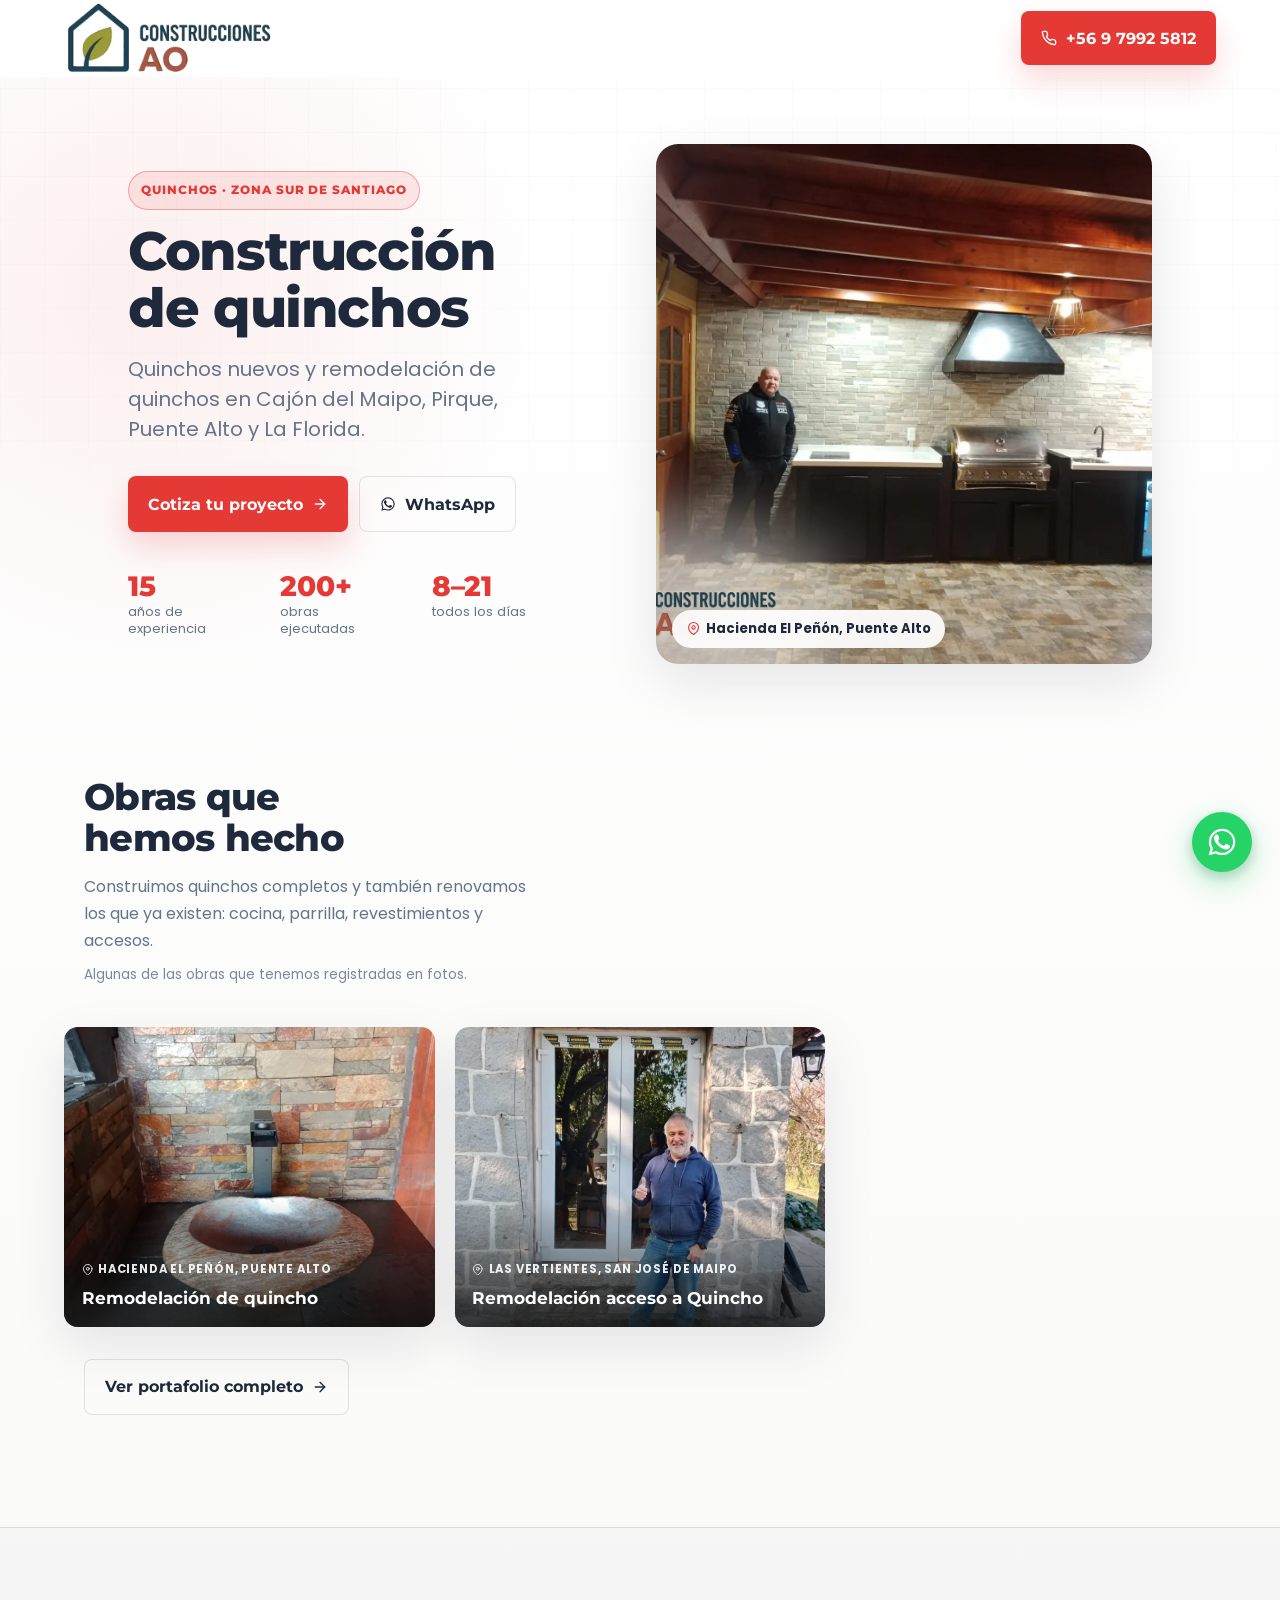
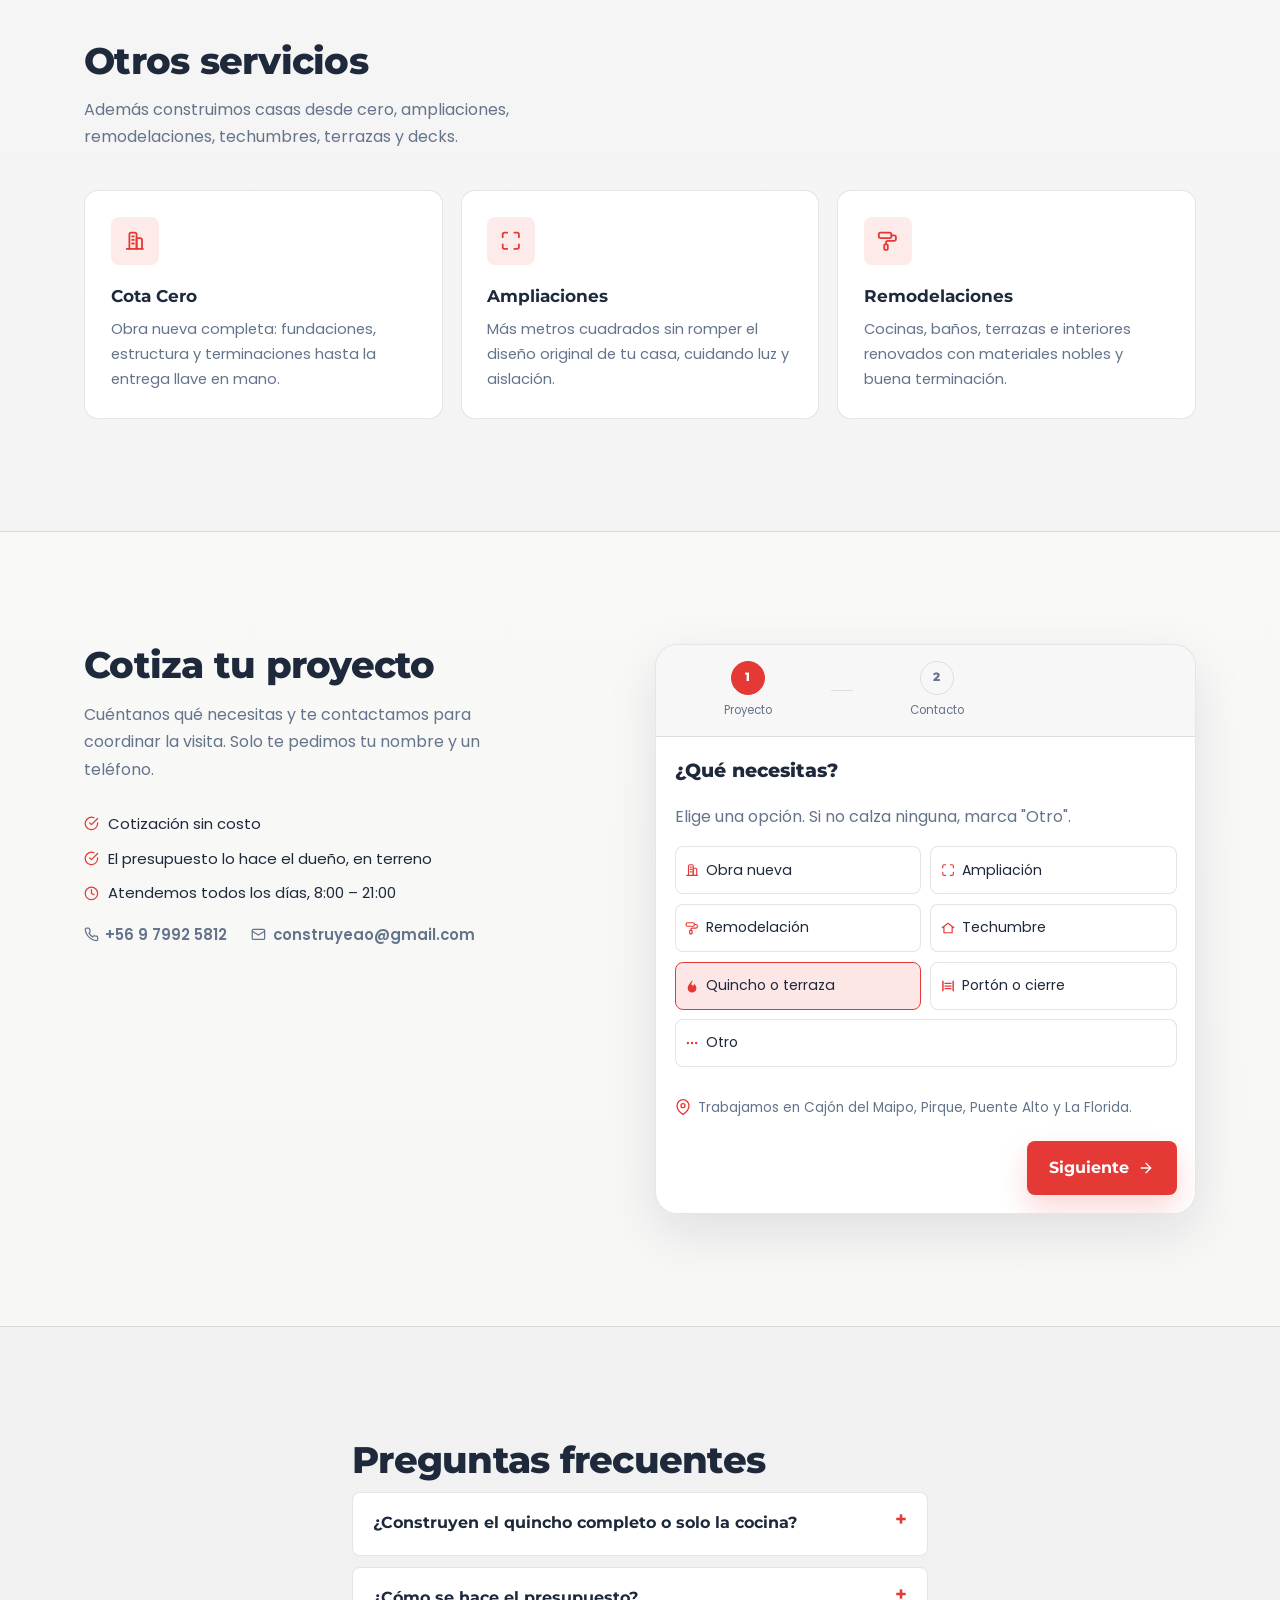
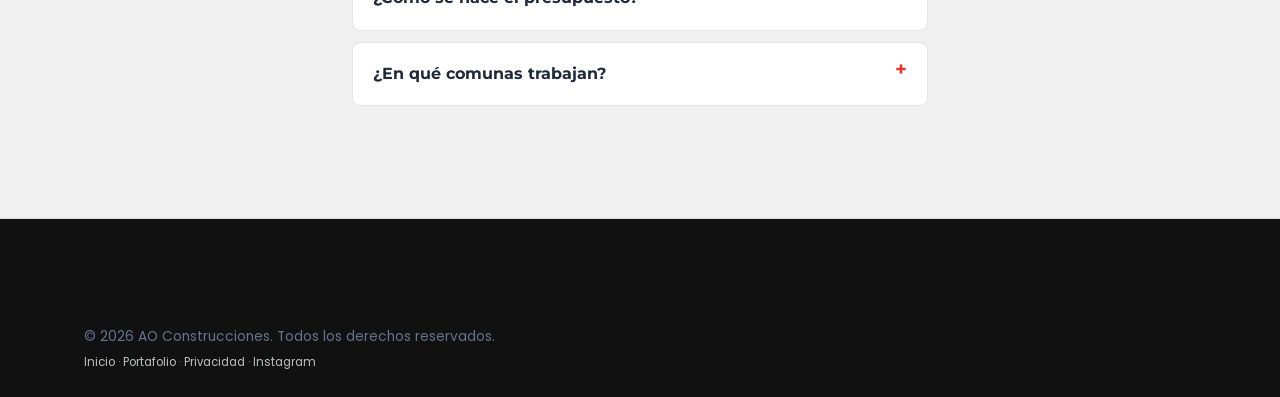
==== construccion-de-quinchos.html @ 5bf30446 "Add quinchos and portones pages and lighten the quote form's first step Two service pages come out o" ====
<!DOCTYPE html>
<html lang="es">
<head>
  <meta charset="UTF-8">
  <meta name="viewport" content="width=device-width, initial-scale=1.0">
  <meta name="description" content="Construcción de quinchos en Cajón del Maipo, Pirque, Puente Alto y La Florida. El dueño visita en terreno y la cotización no tiene costo.">
  <title>Construcción de quinchos | AO Construcciones</title>
  <link rel="canonical" href="https://aoconstrucciones.cl/construccion-de-quinchos.html">
  <link rel="icon" href="favicon.ico" sizes="any">
  <link rel="icon" type="image/png" href="assets/img/favicon.png">

  <meta property="og:type" content="website">
  <meta property="og:title" content="Construcción de quinchos | AO Construcciones">
  <meta property="og:description" content="Quinchos nuevos y remodelación de quinchos en Cajón del Maipo, Pirque, Puente Alto y La Florida.">
  <meta property="og:url" content="https://aoconstrucciones.cl/construccion-de-quinchos.html">
  <meta property="og:image" content="https://aoconstrucciones.cl/assets/img/og-aoconstrucciones.jpg">
  <meta property="og:image:width" content="1200">
  <meta property="og:image:height" content="630">
  <meta property="og:site_name" content="AO Construcciones">
  <meta property="og:locale" content="es_CL">
  <meta name="twitter:card" content="summary_large_image">

  <link rel="preconnect" href="https://fonts.googleapis.com">
  <link rel="preconnect" href="https://fonts.gstatic.com" crossorigin>
  <link href="https://fonts.googleapis.com/css2?family=Montserrat:wght@400;500;600;700&family=Poppins:wght@300;400;500;600&display=swap" rel="stylesheet">
  <link rel="stylesheet" href="css/styles.css?v=8759e053e4">

  <script src="js/tracking.js?v=31e23a3bcc"></script>

  <script type="application/ld+json">
{
  "@context": "https://schema.org",
  "@type": "GeneralContractor",
  "name": "AO Construcciones",
  "description": "Quinchos nuevos y remodelación de quinchos en Cajón del Maipo, Pirque, Puente Alto y La Florida.",
  "telephone": "+56979925812",
  "email": "construyeao@gmail.com",
  "url": "https://aoconstrucciones.cl/construccion-de-quinchos.html",
  "image": "https://aoconstrucciones.cl/assets/img/ao-construcciones-logo-portfolio-transparent.webp",
  "priceRange": "$$",
  "address": {
    "@type": "PostalAddress",
    "addressLocality": "San José de Maipo",
    "addressRegion": "Región Metropolitana",
    "postalCode": "9460000",
    "addressCountry": "CL"
  },
  "areaServed": [
    {
      "@type": "City",
      "name": "San José de Maipo",
      "addressRegion": "Región Metropolitana",
      "addressCountry": "CL"
    },
    {
      "@type": "City",
      "name": "Pirque",
      "addressRegion": "Región Metropolitana",
      "addressCountry": "CL"
    },
    {
      "@type": "City",
      "name": "Puente Alto",
      "addressRegion": "Región Metropolitana",
      "addressCountry": "CL"
    },
    {
      "@type": "City",
      "name": "La Florida",
      "addressRegion": "Región Metropolitana",
      "addressCountry": "CL"
    }
  ],
  "sameAs": [
    "https://www.instagram.com/aoconstrucciones2026/"
  ],
  "openingHoursSpecification": [
    {
      "@type": "OpeningHoursSpecification",
      "dayOfWeek": [
        "Monday",
        "Tuesday",
        "Wednesday",
        "Thursday",
        "Friday",
        "Saturday",
        "Sunday"
      ],
      "opens": "08:00",
      "closes": "21:00"
    }
  ]
}
  </script>
  <script type="application/ld+json">
{
  "@context": "https://schema.org",
  "@type": "FAQPage",
  "mainEntity": [
    {
      "@type": "Question",
      "name": "¿Construyen el quincho completo o solo la cocina?",
      "acceptedAnswer": {
        "@type": "Answer",
        "text": "Las dos cosas. Construimos quinchos nuevos y también remodelamos los que ya existen. En Hacienda El Peñón, por ejemplo, armamos una cocina de quincho a medida bajo un techo que ya estaba."
      }
    },
    {
      "@type": "Question",
      "name": "¿Cómo se hace el presupuesto?",
      "acceptedAnswer": {
        "@type": "Answer",
        "text": "Andrés, dueño de la empresa, va en persona a ver el espacio. No damos precios por teléfono: cada quincho depende del lugar, de lo que quieras incluir y de lo que ya exista. La visita no tiene costo."
      }
    },
    {
      "@type": "Question",
      "name": "¿En qué comunas trabajan?",
      "acceptedAnswer": {
        "@type": "Answer",
        "text": "En Cajón del Maipo, Pirque, Puente Alto y La Florida."
      }
    }
  ]
}
  </script>
</head>
<body>
  <svg class="icon-sprite" aria-hidden="true" focusable="false"><defs>
    <symbol id="i-arrow-left" viewBox="0 0 24 24" fill="none" stroke="currentColor" stroke-width="2" stroke-linecap="round" stroke-linejoin="round"><path d="M19 12H5"/><path d="M12 19l-7-7 7-7"/></symbol>
    <symbol id="i-arrow-right" viewBox="0 0 24 24" fill="none" stroke="currentColor" stroke-width="2" stroke-linecap="round" stroke-linejoin="round"><path d="M5 12h14"/><path d="M12 5l7 7-7 7"/></symbol>
    <symbol id="i-building" viewBox="0 0 24 24" fill="none" stroke="currentColor" stroke-width="2" stroke-linecap="round" stroke-linejoin="round"><path d="M3 21h18"/><path d="M6 21V5a2 2 0 0 1 2-2h4a2 2 0 0 1 2 2v16"/><path d="M14 21V9h4a2 2 0 0 1 2 2v10"/><path d="M9 7h2"/><path d="M9 11h2"/><path d="M9 15h2"/></symbol>
    <symbol id="i-circle-check" viewBox="0 0 24 24" fill="none" stroke="currentColor" stroke-width="2" stroke-linecap="round" stroke-linejoin="round"><path d="M22 11.08V12a10 10 0 1 1-5.93-9.14"/><path d="M22 4L12 14.01l-3-3"/></symbol>
    <symbol id="i-clock" viewBox="0 0 24 24" fill="none" stroke="currentColor" stroke-width="2" stroke-linecap="round" stroke-linejoin="round"><circle cx="12" cy="12" r="10"/><path d="M12 6v6l4 2"/></symbol>
    <symbol id="i-ellipsis" viewBox="0 0 24 24" fill="none" stroke="currentColor" stroke-width="2" stroke-linecap="round" stroke-linejoin="round"><circle cx="5" cy="12" r="1"/><circle cx="12" cy="12" r="1"/><circle cx="19" cy="12" r="1"/></symbol>
    <symbol id="i-envelope" viewBox="0 0 24 24" fill="none" stroke="currentColor" stroke-width="2" stroke-linecap="round" stroke-linejoin="round"><rect x="2" y="4" width="20" height="16" rx="2"/><path d="M22 7l-10 6L2 7"/></symbol>
    <symbol id="i-expand" viewBox="0 0 24 24" fill="none" stroke="currentColor" stroke-width="2" stroke-linecap="round" stroke-linejoin="round"><path d="M8 3H5a2 2 0 0 0-2 2v3"/><path d="M21 8V5a2 2 0 0 0-2-2h-3"/><path d="M3 16v3a2 2 0 0 0 2 2h3"/><path d="M16 21h3a2 2 0 0 0 2-2v-3"/></symbol>
    <symbol id="i-fire" viewBox="0 0 24 24" fill="currentColor"><path d="M12.6 1.5c.6 3.2-1.7 4.8-1.7 7.2 0 1.4 1 2.4 2.3 2.4 1.5 0 2.4-1.2 2-3.2 2.6 1.9 4.3 4.7 4.3 7.7A7.5 7.5 0 0 1 4.5 15.6c0-4.5 3.4-7.6 8.1-14.1z"/></symbol>
    <symbol id="i-gate" viewBox="0 0 24 24" fill="currentColor"><path d="M2 3h2.5v18H2zm17.5 0H22v18h-2.5zM6 6.5h12v2H6zm0 4.5h12v2H6zm0 4.5h12v2H6z"/></symbol>
    <symbol id="i-location-dot" viewBox="0 0 24 24" fill="none" stroke="currentColor" stroke-width="2" stroke-linecap="round" stroke-linejoin="round"><path d="M21 10c0 7-9 13-9 13s-9-6-9-13a9 9 0 0 1 18 0z"/><circle cx="12" cy="10" r="3"/></symbol>
    <symbol id="i-paint-roller" viewBox="0 0 24 24" fill="none" stroke="currentColor" stroke-width="2" stroke-linecap="round" stroke-linejoin="round"><rect x="2" y="3" width="14" height="6" rx="2"/><path d="M16 6h3a2 2 0 0 1 2 2v2a2 2 0 0 1-2 2h-7a2 2 0 0 0-2 2v1"/><rect x="8" y="16" width="4" height="6" rx="1"/></symbol>
    <symbol id="i-paper-plane" viewBox="0 0 24 24" fill="none" stroke="currentColor" stroke-width="2" stroke-linecap="round" stroke-linejoin="round"><path d="M22 2L11 13"/><path d="M22 2l-7 20-4-9-9-4 20-7z"/></symbol>
    <symbol id="i-phone" viewBox="0 0 24 24" fill="none" stroke="currentColor" stroke-width="2" stroke-linecap="round" stroke-linejoin="round"><path d="M22 16.92v3a2 2 0 0 1-2.18 2 19.79 19.79 0 0 1-8.63-3.07 19.5 19.5 0 0 1-6-6A19.79 19.79 0 0 1 2.12 4.2 2 2 0 0 1 4.11 2h3a2 2 0 0 1 2 1.72c.13.96.35 1.9.66 2.81a2 2 0 0 1-.45 2.11L8.09 9.91a16 16 0 0 0 6 6l1.27-1.23a2 2 0 0 1 2.11-.45c.91.31 1.85.53 2.81.66A2 2 0 0 1 22 16.92z"/></symbol>
    <symbol id="i-roof" viewBox="0 0 24 24" fill="currentColor"><path d="M12 2.5 0.8 11.2l1.3 1.6L4 11.3V21h16v-9.7l1.9 1.5 1.3-1.6zM18 19H6v-9.2l6-4.7 6 4.7z"/></symbol>
    <symbol id="i-shield-halved" viewBox="0 0 24 24" fill="none" stroke="currentColor" stroke-width="2" stroke-linecap="round" stroke-linejoin="round"><path d="M12 22s8-4 8-10V5l-8-3-8 3v7c0 6 8 10 8 10z"/><path d="M12 2v20"/></symbol>
    <symbol id="i-whatsapp" viewBox="0 0 24 24" fill="currentColor"><path d="M17.47 14.38c-.3-.15-1.76-.87-2.03-.97-.27-.1-.47-.15-.67.15-.2.3-.77.96-.94 1.16-.17.2-.35.22-.65.07-.3-.15-1.25-.46-2.39-1.47-.88-.79-1.48-1.76-1.65-2.06-.17-.3-.02-.46.13-.61.13-.13.3-.35.45-.52.15-.17.2-.3.3-.5.1-.2.05-.37-.02-.52-.08-.15-.67-1.61-.92-2.21-.24-.58-.49-.5-.67-.51h-.57c-.2 0-.52.07-.79.37-.27.3-1.04 1.02-1.04 2.48s1.06 2.88 1.21 3.08c.15.2 2.1 3.2 5.08 4.49.71.3 1.26.49 1.69.63.71.22 1.36.19 1.87.12.57-.09 1.76-.72 2.01-1.41.25-.7.25-1.29.17-1.42-.07-.13-.27-.2-.57-.35z"/><path d="M12.04 2C6.58 2 2.13 6.45 2.13 11.91c0 1.75.46 3.45 1.32 4.95L2 22l5.25-1.38a9.86 9.86 0 0 0 4.79 1.22h.01c5.46 0 9.91-4.45 9.91-9.91S17.5 2 12.04 2zm0 18.15h-.01a8.2 8.2 0 0 1-4.18-1.15l-.3-.18-3.11.82.83-3.04-.2-.31a8.19 8.19 0 0 1-1.26-4.38c0-4.54 3.7-8.23 8.24-8.23 2.2 0 4.27.86 5.82 2.41a8.18 8.18 0 0 1 2.41 5.83c0 4.54-3.69 8.23-8.24 8.23z"/></symbol>
  </defs></svg>

  <header class="navbar" id="navbar" role="banner">
    <div class="navbar__inner">
      <a href="index.html" class="navbar__logo" aria-label="Ir al inicio de AO Construcciones">
        <img src="assets/img/ao-construcciones-logo-portfolio-transparent.webp" alt="AO Construcciones" width="512" height="186">
      </a>
      <a href="tel:+56979925812" class="navbar__cta" id="landing-phone">
        <svg class="icon" aria-hidden="true" focusable="false"><use href="#i-phone"></use></svg>
        +56 9 7992 5812
      </a>
    </div>
  </header>

  <main>
    <section class="local-hero">
      <div class="container local-hero__grid">
        <div class="local-hero__text">
          <p class="section-tag">Quinchos · Zona sur de Santiago</p>
          <h1>Construcción de quinchos</h1>
          <p class="local-hero__intro">Quinchos nuevos y remodelación de quinchos en Cajón del Maipo, Pirque, Puente Alto y La Florida.</p>
          <div class="local-hero__actions">
            <a href="#cotizar" class="btn-primary">Cotiza tu proyecto <svg class="icon" aria-hidden="true" focusable="false"><use href="#i-arrow-right"></use></svg></a>
            <a href="https://wa.me/56979925812?text=Hola%2C%20vi%20su%20sitio%20web%20y%20quiero%20cotizar%20un%20proyecto" target="_blank" rel="noopener noreferrer" class="btn-secondary"><svg class="icon" aria-hidden="true" focusable="false"><use href="#i-whatsapp"></use></svg> WhatsApp</a>
          </div>
          <ul class="local-hero__trust">
            <li><strong>15</strong><span>años de experiencia</span></li>
            <li><strong>200+</strong><span>obras ejecutadas</span></li>
            <li><strong>8–21</strong><span>todos los días</span></li>
          </ul>
        </div>

        <figure class="local-hero__media">
          <img src="Portafolio%20AOconstrucciones/Construcci%C3%B3n%20de%20quincho%20Resultado%20final.webp?v=3" alt="Construcción de quincho, obra de AO Construcciones en Hacienda El Peñón, Puente Alto" width="1080" height="810" loading="eager" fetchpriority="high">
          <figcaption><svg class="icon" aria-hidden="true" focusable="false"><use href="#i-location-dot"></use></svg> Hacienda El Peñón, Puente Alto</figcaption>
        </figure>
      </div>
      
    </section>

    <section class="local-section">
      <div class="container local-section__head">
        <h2>Obras que hemos hecho</h2>
        <p class="local-section__lead">Construimos quinchos completos y también renovamos los que ya existen: cocina, parrilla, revestimientos y accesos.</p>
        <p class="local-section__note">Algunas de las obras que tenemos registradas en fotos.</p>
      </div>
      <div class="local-works-wrap">
        <div class="local-works" role="list" aria-label="Obras que hemos hecho">
          <article class="local-work" role="listitem">
            <img src="Portafolio%20AOconstrucciones/Remodelacion%20de%20quincho%20Resultado%20final.webp?v=3" alt="Remodelación de quincho, obra de AO Construcciones en Hacienda El Peñón, Puente Alto" loading="lazy" width="1080" height="810">
            <figcaption class="local-work__caption">
              <span class="local-work__place"><svg class="icon" aria-hidden="true" focusable="false"><use href="#i-location-dot"></use></svg> Hacienda El Peñón, Puente Alto</span>
              <h3>Remodelación de quincho</h3>
            </figcaption>
          </article>
          <article class="local-work" role="listitem">
            <img src="Portafolio%20AOconstrucciones/Remodelaci%C3%B3n%20acceso%20a%20Quincho%20Resultado%20final.webp?v=3" alt="Remodelación acceso a Quincho, obra de AO Construcciones en Las Vertientes, San José de Maipo" loading="lazy" width="1080" height="810">
            <figcaption class="local-work__caption">
              <span class="local-work__place"><svg class="icon" aria-hidden="true" focusable="false"><use href="#i-location-dot"></use></svg> Las Vertientes, San José de Maipo</span>
              <h3>Remodelación acceso a Quincho</h3>
            </figcaption>
          </article>
        </div>
      </div>
      <div class="container local-section__more">
        <a href="portafolio.html" class="btn-secondary">Ver portafolio completo <svg class="icon" aria-hidden="true" focusable="false"><use href="#i-arrow-right"></use></svg></a>
      </div>
    </section>

    <section class="local-section local-section--alt">
      <div class="container">
        <h2>Otros servicios</h2>
        <p class="local-section__lead">Además construimos casas desde cero, ampliaciones, remodelaciones, techumbres, terrazas y decks.</p>
        <div class="local-services">
          <article class="local-service">
            <span class="local-service__icon"><svg class="icon" aria-hidden="true" focusable="false"><use href="#i-building"></use></svg></span>
            <h3>Cota Cero</h3>
            <p>Obra nueva completa: fundaciones, estructura y terminaciones hasta la entrega llave en mano.</p>
          </article>
          <article class="local-service">
            <span class="local-service__icon"><svg class="icon" aria-hidden="true" focusable="false"><use href="#i-expand"></use></svg></span>
            <h3>Ampliaciones</h3>
            <p>Más metros cuadrados sin romper el diseño original de tu casa, cuidando luz y aislación.</p>
          </article>
          <article class="local-service">
            <span class="local-service__icon"><svg class="icon" aria-hidden="true" focusable="false"><use href="#i-paint-roller"></use></svg></span>
            <h3>Remodelaciones</h3>
            <p>Cocinas, baños, terrazas e interiores renovados con materiales nobles y buena terminación.</p>
          </article>
        </div>
      </div>
    </section>

    <section class="local-section" id="cotizar">
      <div class="container local-form">
        <div class="local-form__intro">
          <h2>Cotiza tu proyecto</h2>
          <p>Cuéntanos qué necesitas y te contactamos para coordinar la visita. Solo te
             pedimos tu nombre y un teléfono.</p>
          <ul class="local-form__points">
            <li><svg class="icon" aria-hidden="true" focusable="false"><use href="#i-circle-check"></use></svg> Cotización sin costo</li>
            <li><svg class="icon" aria-hidden="true" focusable="false"><use href="#i-circle-check"></use></svg> El presupuesto lo hace el dueño, en terreno</li>
            <li><svg class="icon" aria-hidden="true" focusable="false"><use href="#i-clock"></use></svg> Atendemos todos los días, 8:00 – 21:00</li>
          </ul>
          <p class="local-form__contact">
            <a href="tel:+56979925812"><svg class="icon" aria-hidden="true" focusable="false"><use href="#i-phone"></use></svg> +56 9 7992 5812</a>
            <a href="mailto:construyeao@gmail.com"><svg class="icon" aria-hidden="true" focusable="false"><use href="#i-envelope"></use></svg> construyeao@gmail.com</a>
          </p>
        </div>

        <div class="contact__form-card">
          <div class="form-stepper">
            <div class="form-stepper__step active" id="stepper-1">
              <div class="form-stepper__dot">1</div>
              <span class="form-stepper__label">Proyecto</span>
            </div>
            <div class="form-stepper__line"></div>
            <div class="form-stepper__step" id="stepper-2">
              <div class="form-stepper__dot">2</div>
              <span class="form-stepper__label">Contacto</span>
            </div>
          </div>

          <form id="lead-form" novalidate>
            <div class="form-step active" id="form-step-1">
              <h3 class="form-step__title">¿Qué necesitas?</h3>
              <p class="form-step__subtitle">Elige una opción. Si no calza ninguna, marca "Otro".</p>

              <div class="form-options">
                <div class="form-option">
                  <input type="radio" id="opt-cota" name="service" value="cota-cero">
                  <label for="opt-cota"><svg class="icon" aria-hidden="true" focusable="false"><use href="#i-building"></use></svg> Obra nueva</label>
                </div>
                <div class="form-option">
                  <input type="radio" id="opt-ampliacion" name="service" value="ampliacion">
                  <label for="opt-ampliacion"><svg class="icon" aria-hidden="true" focusable="false"><use href="#i-expand"></use></svg> Ampliación</label>
                </div>
                <div class="form-option">
                  <input type="radio" id="opt-remodel" name="service" value="remodelacion">
                  <label for="opt-remodel"><svg class="icon" aria-hidden="true" focusable="false"><use href="#i-paint-roller"></use></svg> Remodelación</label>
                </div>
                <div class="form-option">
                  <input type="radio" id="opt-techumbre" name="service" value="techumbre">
                  <label for="opt-techumbre"><svg class="icon" aria-hidden="true" focusable="false"><use href="#i-roof"></use></svg> Techumbre</label>
                </div>
                <div class="form-option">
                  <input type="radio" id="opt-quincho" name="service" value="quincho" checked>
                  <label for="opt-quincho"><svg class="icon" aria-hidden="true" focusable="false"><use href="#i-fire"></use></svg> Quincho o terraza</label>
                </div>
                <div class="form-option">
                  <input type="radio" id="opt-porton" name="service" value="porton">
                  <label for="opt-porton"><svg class="icon" aria-hidden="true" focusable="false"><use href="#i-gate"></use></svg> Portón o cierre</label>
                </div>
                <div class="form-option">
                  <input type="radio" id="opt-otro" name="service" value="otro">
                  <label for="opt-otro"><svg class="icon" aria-hidden="true" focusable="false"><use href="#i-ellipsis"></use></svg> Otro</label>
                </div>
              </div>

              <p class="form-zone"><svg class="icon" aria-hidden="true" focusable="false"><use href="#i-location-dot"></use></svg> Trabajamos en Cajón del Maipo, Pirque, Puente Alto y La Florida.</p>

              <p class="form-feedback" id="feedback-1" role="alert" aria-live="polite"></p>

              <div class="form-nav">
                <div></div>
                <button type="button" class="form-nav__btn form-nav__btn--next" id="btn-next-1">
                  Siguiente <svg class="icon" aria-hidden="true" focusable="false"><use href="#i-arrow-right"></use></svg>
                </button>
              </div>
            </div>

            <div class="form-step" id="form-step-2">
              <h3 class="form-step__title">¿Cómo te contactamos?</h3>
              <p class="form-step__subtitle">Con tu nombre y teléfono basta.</p>

              <div class="form-group">
                <label for="input-name">Nombre</label>
                <input type="text" id="input-name" name="name" placeholder="Ej: María González" autocomplete="name" required>
              </div>

              <div class="form-group">
                <label for="input-phone">Teléfono</label>
                <input type="tel" id="input-phone" name="phone" placeholder="+56 9 1234 5678" autocomplete="tel" inputmode="tel" required>
              </div>

              <details class="form-more">
                <summary>Agregar más detalles <span class="form-optional">(opcional)</span></summary>
                <div class="form-group">
                  <label for="input-location">Comuna</label>
                  <select id="input-location" name="location">
                    <option value="" disabled selected>Selecciona una comuna</option>
                    <option value="san-jose-de-maipo">San José de Maipo</option>
                    <option value="cajon-del-maipo">Cajón del Maipo</option>
                    <option value="pirque">Pirque</option>
                    <option value="puente-alto">Puente Alto</option>
                    <option value="la-florida">La Florida</option>
                    <option value="otra">Otra comuna</option>
                  </select>
                </div>
                <div class="form-group">
                  <label for="input-email">Correo electrónico</label>
                  <input type="email" id="input-email" name="email" placeholder="tu@email.com" autocomplete="email">
                </div>
                <div class="form-group">
                  <label for="input-budget">Presupuesto estimado</label>
                  <select id="input-budget" name="budget">
                    <option value="" disabled selected>Rango de presupuesto</option>
                    <option value="5-15">5 - 15 millones CLP</option>
                    <option value="15-30">15 - 30 millones CLP</option>
                    <option value="30-60">30 - 60 millones CLP</option>
                    <option value="60-plus">Más de 60 millones CLP</option>
                  </select>
                </div>
                <div class="form-group">
                  <label for="input-message">Descripción del proyecto</label>
                  <textarea id="input-message" name="message" rows="3" placeholder="Cuéntanos qué quieres construir, remodelar o ampliar..."></textarea>
                </div>
              </details>

              <p class="form-feedback" id="feedback-2" role="alert" aria-live="polite"></p>

              <div class="form-nav">
                <button type="button" class="form-nav__btn form-nav__btn--back" id="btn-back-2">
                  <svg class="icon" aria-hidden="true" focusable="false"><use href="#i-arrow-left"></use></svg> Atrás
                </button>
                <button type="submit" class="form-nav__btn form-nav__btn--submit" id="btn-submit">
                  Enviar Solicitud <svg class="icon" aria-hidden="true" focusable="false"><use href="#i-paper-plane"></use></svg>
                </button>
              </div>

              <p class="form-privacy">
                Al enviar aceptas nuestra <a href="privacidad.html">política de privacidad</a>.
              </p>
            </div>
          </form>

          <div class="form-success">
            <div class="form-success__icon"><svg class="icon" aria-hidden="true" focusable="false"><use href="#i-circle-check"></use></svg></div>
            <h3 class="form-success__title">¡Solicitud enviada!</h3>
            <p class="form-success__text">Gracias por confiar en AO Construcciones.<br>Te contactaremos a la brevedad.</p>
            <a href="https://wa.me/56979925812?text=Hola%2C%20vi%20su%20sitio%20web%20y%20quiero%20cotizar%20un%20proyecto" id="success-whatsapp" class="form-success__whatsapp" target="_blank" rel="noopener noreferrer">
              <svg class="icon" aria-hidden="true" focusable="false"><use href="#i-whatsapp"></use></svg> Continuar por WhatsApp
            </a>
          </div>
        </div>
      </div>
    </section>

    <section class="local-section local-section--alt">
      <div class="container local-faq">
        <h2>Preguntas frecuentes</h2>
          <details class="faq-item">
            <summary>¿Construyen el quincho completo o solo la cocina?</summary>
            <p>Las dos cosas. Construimos quinchos nuevos y también remodelamos los que ya existen. En Hacienda El Peñón, por ejemplo, armamos una cocina de quincho a medida bajo un techo que ya estaba.</p>
          </details>
          <details class="faq-item">
            <summary>¿Cómo se hace el presupuesto?</summary>
            <p>Andrés, dueño de la empresa, va en persona a ver el espacio. No damos precios por teléfono: cada quincho depende del lugar, de lo que quieras incluir y de lo que ya exista. La visita no tiene costo.</p>
          </details>
          <details class="faq-item">
            <summary>¿En qué comunas trabajan?</summary>
            <p>En Cajón del Maipo, Pirque, Puente Alto y La Florida.</p>
          </details>
      </div>
    </section>
  </main>

  <footer class="footer" role="contentinfo">
    <div class="container">
      <div class="footer__bottom">
        <div>
          <p>&copy; 2026 AO Construcciones. Todos los derechos reservados.</p>
          <p class="footer__credit">
            <a href="index.html">Inicio</a> ·
            <a href="portafolio.html">Portafolio</a> ·
            <a href="privacidad.html">Privacidad</a> ·
            <a href="https://www.instagram.com/aoconstrucciones2026/" target="_blank" rel="noopener noreferrer">Instagram</a>
          </p>
        </div>
      </div>
    </div>
  </footer>

  <div class="contact-bar" role="region" aria-label="Contacto rápido">
    <a class="contact-bar__btn contact-bar__btn--call" href="tel:+56979925812">
      <svg class="icon" aria-hidden="true" focusable="false"><use href="#i-phone"></use></svg>
      Llamar ahora
    </a>
    <a class="contact-bar__btn contact-bar__btn--wa" href="https://wa.me/56979925812?text=Hola%2C%20vi%20su%20sitio%20web%20y%20quiero%20cotizar%20un%20proyecto" target="_blank" rel="noopener noreferrer">
      <svg class="icon" aria-hidden="true" focusable="false"><use href="#i-whatsapp"></use></svg>
      WhatsApp
    </a>
  </div>

  <a id="whatsapp-float" class="whatsapp-btn" href="https://wa.me/56979925812?text=Hola%2C%20vi%20su%20sitio%20web%20y%20quiero%20cotizar%20un%20proyecto" target="_blank" rel="noopener noreferrer"
     aria-label="Escríbenos por WhatsApp para cotizar tu proyecto">
    <svg class="icon" aria-hidden="true" focusable="false"><use href="#i-whatsapp"></use></svg>
  </a>

  <script src="js/main.js?v=2c75241ee8"></script>
</body>
</html>
---- css/styles.css ----
/* ============================================
   AO CONSTRUCCIONES — Industrial Premium UI
   Mobile-first, dark palette, red accents only
   ============================================ */

:root {
  --bg-primary: #121212;
  --bg-surface: #1e1e1e;
  --accent-color: #e53935;
  --text-primary: #eceff1;
  --text-secondary: #b0bec5;

  --bg-elevated: #252525;
  --bg-deep: #0d0d0d;
  --border-subtle: rgba(236, 239, 241, 0.1);
  --border-accent: rgba(229, 57, 53, 0.38);
  --white: #ffffff;
  --black: #000000;
  --shadow-soft: 0 18px 60px rgba(0, 0, 0, 0.34);
  --shadow-red: 0 18px 48px rgba(229, 57, 53, 0.12);
  --font-heading: "Montserrat", sans-serif;
  --font-body: "Poppins", sans-serif;
  --radius-sm: 8px;
  --radius-md: 14px;
  --radius-lg: 22px;
  --section-px: clamp(1rem, 5vw, 5rem);
  --section-py: clamp(4rem, 9vw, 7rem);
  --ease-out: cubic-bezier(0.16, 1, 0.3, 1);
  --transition: 0.35s var(--ease-out);
}

*,
*::before,
*::after {
  box-sizing: border-box;
  margin: 0;
  padding: 0;
}

html {
  scroll-behavior: smooth;
  -webkit-text-size-adjust: 100%;
}

body {
  min-width: 320px;
  overflow-x: hidden;
  background:
    radial-gradient(circle at 12% 8%, rgba(229, 57, 53, 0.09), transparent 24rem),
    linear-gradient(180deg, #151515 0%, var(--bg-primary) 38%, #101010 100%);
  color: var(--text-primary);
  font-family: var(--font-body);
  font-size: 16px;
  line-height: 1.7;
  -webkit-font-smoothing: antialiased;
  text-rendering: optimizeLegibility;
}

body::before {
  content: "";
  position: fixed;
  inset: 0;
  z-index: -1;
  pointer-events: none;
  background-image:
    linear-gradient(rgba(255, 255, 255, 0.025) 1px, transparent 1px),
    linear-gradient(90deg, rgba(255, 255, 255, 0.025) 1px, transparent 1px);
  background-size: 44px 44px;
  mask-image: linear-gradient(180deg, rgba(0, 0, 0, 0.9), transparent 72%);
}

img {
  display: block;
  max-width: 100%;
  height: auto;
}

a {
  color: inherit;
  text-decoration: none;
}

button,
input,
textarea,
select {
  border: 0;
  background: none;
  color: inherit;
  font: inherit;
}

button,
a,
label {
  -webkit-tap-highlight-color: transparent;
}

.container {
  width: min(100%, 1240px);
  margin: 0 auto;
  padding: 0 var(--section-px);
}

.sr-only {
  position: absolute;
  width: 1px;
  height: 1px;
  padding: 0;
  margin: -1px;
  overflow: hidden;
  clip: rect(0, 0, 0, 0);
  white-space: nowrap;
  border: 0;
}

/* Motion */
@keyframes fadeInUp {
  from {
    opacity: 0;
    transform: translateY(28px);
  }
  to {
    opacity: 1;
    transform: translateY(0);
  }
}

@keyframes float {
  0%, 100% { transform: translateY(0); }
  50% { transform: translateY(-8px); }
}

.reveal,
.reveal-left,
.reveal-right,
.reveal-scale,
.clip-reveal {
  opacity: 0;
  transform: translateY(28px);
  transition: opacity 0.7s var(--ease-out), transform 0.7s var(--ease-out);
}

.reveal.is-visible,
.reveal-left.is-visible,
.reveal-right.is-visible,
.reveal-scale.is-visible,
.clip-reveal.is-visible {
  opacity: 1;
  transform: translateY(0);
}

.delay-1 { transition-delay: 0.08s; }
.delay-2 { transition-delay: 0.16s; }
.delay-3 { transition-delay: 0.24s; }

/* Navigation */
.mobile-overlay {
  position: fixed;
  inset: 0;
  z-index: 90;
  background: rgba(0, 0, 0, 0.68);
  opacity: 0;
  visibility: hidden;
  transition: opacity var(--transition), visibility var(--transition);
  backdrop-filter: blur(8px);
}

.mobile-overlay.active {
  opacity: 1;
  visibility: visible;
}

.navbar {
  position: fixed;
  inset: 0 0 auto;
  z-index: 100;
  border-bottom: 1px solid rgba(255, 255, 255, 0.08);
  background: rgba(18, 18, 18, 0.84);
  backdrop-filter: blur(18px);
  transition: background var(--transition), box-shadow var(--transition);
}

.navbar.scrolled {
  background: rgba(12, 12, 12, 0.94);
  box-shadow: 0 14px 42px rgba(0, 0, 0, 0.36);
}

.navbar__inner {
  display: flex;
  align-items: center;
  justify-content: space-between;
  min-height: 76px;
  width: min(100%, 1320px);
  margin: 0 auto;
  padding: 0 var(--section-px);
}

.navbar__logo {
  display: inline-flex;
  align-items: center;
  width: min(48vw, 210px);
}

.navbar__logo-gif {
  width: 100%;
  height: auto;
  filter: drop-shadow(0 10px 22px rgba(0, 0, 0, 0.5));
}

.navbar__links {
  position: fixed;
  top: 76px;
  right: 1rem;
  left: 1rem;
  display: grid;
  gap: 0.4rem;
  padding: 1rem;
  border: 1px solid var(--border-subtle);
  border-radius: var(--radius-lg);
  background: rgba(30, 30, 30, 0.98);
  box-shadow: var(--shadow-soft);
  opacity: 0;
  visibility: hidden;
  transform: translateY(-10px);
  transition: opacity var(--transition), transform var(--transition), visibility var(--transition);
}

.navbar__links.open {
  opacity: 1;
  visibility: visible;
  transform: translateY(0);
}

.navbar__link,
.footer__link {
  color: var(--text-secondary);
  font-family: var(--font-heading);
  font-size: 0.88rem;
  font-weight: 600;
  transition: color var(--transition), background var(--transition);
}

.navbar__link {
  padding: 0.9rem 1rem;
  border-radius: var(--radius-sm);
}

.navbar__link:hover,
.navbar__link.active,
.footer__link:hover {
  color: var(--text-primary);
}

.navbar__link.active {
  background: rgba(229, 57, 53, 0.12);
  color: var(--accent-color);
}

.navbar__cta,
.btn-primary,
.form-nav__btn--next,
.form-nav__btn--submit {
  display: inline-flex;
  align-items: center;
  justify-content: center;
  gap: 0.55rem;
  min-height: 48px;
  padding: 0.85rem 1.25rem;
  border-radius: var(--radius-sm);
  background: var(--accent-color);
  color: var(--white);
  cursor: pointer;
  font-family: var(--font-heading);
  font-weight: 700;
  box-shadow: 0 14px 30px rgba(229, 57, 53, 0.2);
  transition: transform var(--transition), box-shadow var(--transition), background var(--transition);
}

.navbar__cta:hover,
.btn-primary:hover,
.form-nav__btn--next:hover,
.form-nav__btn--submit:hover {
  background: #f04440;
  box-shadow: 0 18px 40px rgba(229, 57, 53, 0.28);
  transform: translateY(-2px);
}

.navbar__toggle {
  display: inline-grid;
  place-items: center;
  width: 48px;
  height: 48px;
  border: 1px solid var(--border-subtle);
  border-radius: var(--radius-sm);
  cursor: pointer;
}

.navbar__toggle span {
  display: block;
  width: 22px;
  height: 2px;
  margin: 3px 0;
  background: var(--text-primary);
  transition: transform var(--transition), opacity var(--transition);
}

.navbar__toggle.active span:nth-child(1) {
  transform: translateY(8px) rotate(45deg);
}

.navbar__toggle.active span:nth-child(2) {
  opacity: 0;
}

.navbar__toggle.active span:nth-child(3) {
  transform: translateY(-8px) rotate(-45deg);
}

/* Hero */
.hero {
  position: relative;
  min-height: 100svh;
  padding: 7.5rem var(--section-px) 4rem;
  overflow: hidden;
}

.hero__decor {
  position: absolute;
  border-radius: 50%;
  filter: blur(80px);
  opacity: 0.6;
  pointer-events: none;
}

.hero__decor--1 {
  width: 18rem;
  height: 18rem;
  top: 8rem;
  right: -8rem;
  background: rgba(229, 57, 53, 0.16);
}

.hero__decor--2 {
  width: 15rem;
  height: 15rem;
  bottom: 8rem;
  left: -7rem;
  background: rgba(255, 255, 255, 0.05);
}

.hero__inner {
  position: relative;
  z-index: 1;
  display: grid;
  gap: 2.5rem;
  width: min(100%, 1240px);
  margin: 0 auto;
}

.hero__content {
  display: grid;
  align-content: center;
  gap: 1.4rem;
}

.hero__badge,
.section-tag,
.project-preview__type,
.service-card__number {
  display: inline-flex;
  align-items: center;
  gap: 0.45rem;
  width: fit-content;
  border: 1px solid var(--border-accent);
  border-radius: 999px;
  background: rgba(229, 57, 53, 0.1);
  color: var(--accent-color);
  font-family: var(--font-heading);
  font-size: 0.72rem;
  font-weight: 800;
  letter-spacing: 0.08em;
  text-transform: uppercase;
}

.hero__badge,
.section-tag {
  padding: 0.55rem 0.75rem;
}

.hero__title,
.section-title {
  color: var(--text-primary);
  font-family: var(--font-heading);
  font-weight: 800;
  letter-spacing: -0.02em;
  line-height: 1.05;
}

.hero__title {
  max-width: 760px;
  font-size: clamp(2.45rem, 13vw, 4.9rem);
}

.hero__title .highlight,
.section-title::first-letter {
  color: var(--accent-color);
}

.hero__subtitle,
.section-subtitle,
.contact__info-text,
.footer__brand-text,
.process__step-desc,
.project-preview p,
.service-card__desc {
  color: var(--text-secondary);
}

.hero__subtitle {
  max-width: 620px;
  font-size: clamp(1rem, 3.8vw, 1.18rem);
}

.hero__actions {
  display: grid;
  gap: 0.85rem;
  margin-top: 0.5rem;
}

.btn-secondary,
.form-nav__btn--back {
  display: inline-flex;
  align-items: center;
  justify-content: center;
  gap: 0.55rem;
  min-height: 48px;
  padding: 0.85rem 1.25rem;
  border: 1px solid var(--border-subtle);
  border-radius: var(--radius-sm);
  background: rgba(255, 255, 255, 0.04);
  color: var(--text-primary);
  cursor: pointer;
  font-family: var(--font-heading);
  font-weight: 700;
  transition: border-color var(--transition), transform var(--transition), background var(--transition);
}

.btn-secondary:hover,
.form-nav__btn--back:hover {
  border-color: var(--border-accent);
  background: rgba(229, 57, 53, 0.08);
  transform: translateY(-2px);
}

.hero__stats {
  display: grid;
  grid-template-columns: repeat(3, 1fr);
  gap: 0.75rem;
  margin-top: 1rem;
}

.hero__stat {
  min-width: 0;
  padding: 0.9rem;
  border: 1px solid var(--border-subtle);
  border-radius: var(--radius-md);
  background: rgba(255, 255, 255, 0.035);
}

.hero__stat-number {
  color: var(--accent-color);
  font-family: var(--font-heading);
  font-size: clamp(1.35rem, 6vw, 2rem);
  font-weight: 800;
  line-height: 1;
}

.hero__stat-label {
  margin-top: 0.35rem;
  color: var(--text-secondary);
  font-size: 0.72rem;
  line-height: 1.35;
}

.hero__visual {
  position: relative;
}

.hero__image-wrapper {
  position: relative;
  overflow: hidden;
  border: 1px solid var(--border-subtle);
  border-radius: var(--radius-lg);
  background: var(--bg-surface);
  box-shadow: var(--shadow-soft);
}

.hero__image-wrapper::after {
  content: "";
  position: absolute;
  inset: 0;
  pointer-events: none;
  background: linear-gradient(180deg, transparent 45%, rgba(0, 0, 0, 0.36));
}

.hero__image-wrapper img {
  width: 100%;
  height: clamp(340px, 70vw, 560px);
  object-fit: cover;
  transition: transform 0.8s var(--ease-out);
}

.hero__image-wrapper:hover img {
  transform: scale(1.04);
}

.hero__float-card {
  position: absolute;
  display: flex;
  align-items: center;
  gap: 0.75rem;
  max-width: 220px;
  padding: 0.8rem;
  border: 1px solid var(--border-subtle);
  border-radius: var(--radius-md);
  background: rgba(30, 30, 30, 0.9);
  box-shadow: var(--shadow-soft);
  backdrop-filter: blur(14px);
  animation: float 4s ease-in-out infinite;
}

.hero__float-card--top {
  top: -1rem;
  right: 0.75rem;
}

.hero__float-card--bottom {
  bottom: 1rem;
  left: 0.75rem;
}

.hero__float-icon {
  display: grid;
  flex: 0 0 42px;
  place-items: center;
  width: 42px;
  height: 42px;
  border-radius: var(--radius-sm);
  background: rgba(229, 57, 53, 0.14);
  color: var(--accent-color);
}

.hero__float-text {
  color: var(--text-primary);
  font-family: var(--font-heading);
  font-size: 0.82rem;
  font-weight: 700;
  line-height: 1.2;
}

.hero__float-text small {
  display: block;
  margin-top: 0.2rem;
  color: var(--text-secondary);
  font-family: var(--font-body);
  font-size: 0.72rem;
  font-weight: 400;
}

/* Sections */
.services,
.projects,
.process,
.contact {
  padding: var(--section-py) 0;
}

.services,
.process {
  background: rgba(255, 255, 255, 0.02);
  border-block: 1px solid rgba(255, 255, 255, 0.06);
}

.section-header {
  display: grid;
  justify-items: start;
  gap: 1rem;
  max-width: 760px;
  margin-bottom: 2.4rem;
}

.section-title {
  font-size: clamp(2rem, 9vw, 3.5rem);
}

.section-subtitle {
  max-width: 680px;
  font-size: 1rem;
}

/* Services */
.services__grid,
.projects__grid {
  display: grid;
  grid-template-columns: 1fr;
  gap: 1rem;
}

.service-card {
  position: relative;
  min-height: 430px;
  overflow: hidden;
  border: 1px solid var(--border-subtle);
  border-radius: var(--radius-lg);
  background: var(--bg-surface);
  box-shadow: var(--shadow-soft);
  transition: transform var(--transition), border-color var(--transition), box-shadow var(--transition);
}

.service-card:hover {
  border-color: var(--border-accent);
  box-shadow: var(--shadow-soft), var(--shadow-red);
  transform: translateY(-6px);
}

.service-card__image {
  position: absolute;
  inset: 0;
  width: 100%;
  height: 100%;
  object-fit: cover;
  opacity: 0.72;
  transition: transform 0.8s var(--ease-out), opacity var(--transition);
}

.service-card:hover .service-card__image {
  opacity: 0.9;
  transform: scale(1.05);
}

.service-card__overlay {
  position: absolute;
  inset: 0;
  background:
    linear-gradient(180deg, rgba(18, 18, 18, 0.12), rgba(18, 18, 18, 0.9)),
    linear-gradient(90deg, rgba(18, 18, 18, 0.72), transparent);
}

.service-card__content {
  position: relative;
  z-index: 1;
  display: flex;
  flex-direction: column;
  justify-content: flex-end;
  min-height: inherit;
  padding: 1.25rem;
}

.service-card__number,
.project-preview__type {
  padding: 0.4rem 0.6rem;
}

.service-card__title {
  margin-top: 1rem;
  color: var(--text-primary);
  font-family: var(--font-heading);
  font-size: clamp(1.5rem, 7vw, 2.2rem);
  font-weight: 800;
  line-height: 1.05;
}

.service-card__desc {
  margin-top: 0.8rem;
  font-size: 0.95rem;
}

.service-card__arrow {
  display: inline-flex;
  align-items: center;
  gap: 0.5rem;
  width: fit-content;
  min-height: 44px;
  margin-top: 1.1rem;
  color: var(--accent-color);
  font-family: var(--font-heading);
  font-weight: 800;
  transition: gap var(--transition), color var(--transition);
}

.service-card__arrow:hover {
  gap: 0.8rem;
  color: #ff5a56;
}

/* Project preview grid */
.project-preview {
  overflow: hidden;
  border: 1px solid var(--border-subtle);
  border-radius: var(--radius-lg);
  background: var(--bg-surface);
  box-shadow: var(--shadow-soft);
  transition: transform var(--transition), border-color var(--transition), box-shadow var(--transition);
}

.project-preview:hover {
  border-color: var(--border-accent);
  box-shadow: var(--shadow-soft), 0 0 0 1px rgba(229, 57, 53, 0.08), var(--shadow-red);
  transform: translateY(-6px);
}

.project-preview__media {
  display: block;
  aspect-ratio: 4 / 3;
  overflow: hidden;
  background: var(--bg-elevated);
}

.project-preview__media img {
  width: 100%;
  height: 100%;
  object-fit: cover;
  transition: transform 0.8s var(--ease-out);
}

.project-preview:hover .project-preview__media img {
  transform: scale(1.05);
}

.project-preview__content {
  display: grid;
  gap: 0.75rem;
  padding: 1.15rem;
}

.project-preview h3 {
  color: var(--text-primary);
  font-family: var(--font-heading);
  font-size: 1.25rem;
}

.projects__actions {
  display: flex;
  justify-content: center;
  margin-top: 2rem;
}

/* Process */
.process__timeline {
  display: grid;
  gap: 1rem;
}

.process__step {
  display: grid;
  grid-template-columns: auto 1fr;
  gap: 1rem;
  padding: 1.15rem;
  border: 1px solid var(--border-subtle);
  border-radius: var(--radius-lg);
  background: var(--bg-surface);
  box-shadow: var(--shadow-soft);
}

.process__step-number {
  display: grid;
  justify-items: center;
  gap: 0.55rem;
}

.process__step-icon {
  width: 46px;
  height: 46px;
  padding: 0.7rem;
  border: 1px solid var(--border-accent);
  border-radius: var(--radius-sm);
  color: var(--accent-color);
  fill: none;
  stroke: currentColor;
  stroke-width: 2;
  background: rgba(229, 57, 53, 0.1);
}

.process__step-num {
  color: var(--accent-color);
  font-family: var(--font-heading);
  font-size: 0.65rem;
  font-weight: 800;
  writing-mode: vertical-rl;
  text-transform: uppercase;
}

.process__step-title {
  color: var(--text-primary);
  font-family: var(--font-heading);
  font-size: 1.08rem;
}

.process__step-desc {
  margin-top: 0.35rem;
  font-size: 0.94rem;
}

/* Contact */
.contact__wrapper {
  display: grid;
  gap: 1.5rem;
}

.contact__info {
  display: grid;
  align-content: start;
  gap: 1rem;
}

.contact__detail {
  display: grid;
  grid-template-columns: auto 1fr;
  gap: 0.85rem;
  padding: 1rem;
  border: 1px solid var(--border-subtle);
  border-radius: var(--radius-md);
  background: rgba(255, 255, 255, 0.035);
}

.contact__detail-icon {
  display: grid;
  place-items: center;
  width: 42px;
  height: 42px;
  border-radius: var(--radius-sm);
  background: rgba(229, 57, 53, 0.12);
  color: var(--accent-color);
}

.contact__detail-content h4,
.form-step__title,
.footer__col-title {
  color: var(--text-primary);
  font-family: var(--font-heading);
  font-weight: 800;
}

.contact__detail-content p,
.form-step__subtitle {
  color: var(--text-secondary);
}

/* Teléfono y correo son enlaces tocables; no deben verse como link genérico. */
.contact__detail-content a {
  color: inherit;
  text-decoration: none;
  border-bottom: 1px solid transparent;
  transition: color var(--transition), border-color var(--transition);
}

.contact__detail-content a:hover,
.contact__detail-content a:focus-visible {
  color: var(--accent-color);
  border-bottom-color: var(--accent-color);
}

.contact__form-card {
  overflow: hidden;
  border: 1px solid var(--border-subtle);
  border-radius: var(--radius-lg);
  background: var(--bg-surface);
  box-shadow: var(--shadow-soft);
}

.form-stepper {
  display: grid;
  grid-template-columns: 1fr auto 1fr auto 1fr;
  align-items: center;
  gap: 0.5rem;
  padding: 1rem;
  border-bottom: 1px solid var(--border-subtle);
  background: rgba(0, 0, 0, 0.16);
}

.form-stepper__step {
  display: grid;
  justify-items: center;
  gap: 0.35rem;
  color: var(--text-secondary);
  font-size: 0.72rem;
}

.form-stepper__dot {
  display: grid;
  place-items: center;
  width: 34px;
  height: 34px;
  border: 1px solid var(--border-subtle);
  border-radius: 50%;
  font-family: var(--font-heading);
  font-weight: 800;
}

.form-stepper__step.active .form-stepper__dot,
.form-stepper__step.completed .form-stepper__dot {
  border-color: var(--accent-color);
  background: var(--accent-color);
  color: var(--white);
}

.form-stepper__line {
  width: 22px;
  height: 1px;
  background: var(--border-subtle);
}

.form-step {
  display: none;
  padding: 1.15rem;
}

.form-step.active {
  display: grid;
  gap: 1rem;
  animation: fadeInUp 0.45s var(--ease-out);
}

.form-group {
  display: grid;
  gap: 0.45rem;
}

.form-group label {
  color: var(--text-primary);
  font-family: var(--font-heading);
  font-size: 0.84rem;
  font-weight: 700;
}

.form-group input,
.form-group select,
.form-group textarea {
  width: 100%;
  min-height: 50px;
  padding: 0.85rem 0.95rem;
  border: 1px solid var(--border-subtle);
  border-radius: var(--radius-sm);
  background: #171717;
  color: var(--text-primary);
  transition: border-color var(--transition), box-shadow var(--transition);
}

.form-group textarea {
  min-height: 132px;
  resize: vertical;
}

.form-group input:focus,
.form-group select:focus,
.form-group textarea:focus {
  border-color: var(--accent-color);
  box-shadow: 0 0 0 4px rgba(229, 57, 53, 0.12);
}

.form-options {
  display: grid;
  grid-template-columns: repeat(2, minmax(0, 1fr));
  gap: 0.6rem;
}

/* "Otro" ocupa la fila completa: son 7 opciones en 2 columnas. */
.form-option:last-child:nth-child(odd) {
  grid-column: 1 / -1;
}

/* Responde "¿trabajan en mi comuna?" sin pedir interacción: antes la gente
   abría el selector de comuna solo para averiguarlo y se iba. */
.form-zone {
  display: flex;
  align-items: flex-start;
  gap: 0.45rem;
  margin: 0.9rem 0 0;
  font-size: 0.85rem;
  line-height: 1.4;
  color: var(--text-secondary, #5b6472);
}

.form-zone .icon {
  flex: none;
  width: 1rem;
  height: 1rem;
  margin-top: 0.1rem;
  color: var(--accent-color);
}

.form-option input {
  position: absolute;
  opacity: 0;
}

.form-option label {
  display: flex;
  align-items: center;
  gap: 0.65rem;
  min-height: 50px;
  padding: 0.85rem;
  border: 1px solid var(--border-subtle);
  border-radius: var(--radius-sm);
  background: #171717;
  color: var(--text-primary);
  cursor: pointer;
  transition: border-color var(--transition), background var(--transition);
}

.form-option label .icon {
  color: var(--accent-color);
}

.form-option input:checked + label {
  border-color: var(--accent-color);
  background: rgba(229, 57, 53, 0.12);
}

.form-nav {
  display: grid;
  gap: 0.75rem;
  margin-top: 0.5rem;
}

.form-nav__btn {
  min-width: 100%;
}

.form-success {
  display: none;
  padding: 2rem 1.15rem;
  text-align: center;
}

.form-success.active {
  display: block;
}

.form-success__icon {
  display: grid;
  place-items: center;
  width: 58px;
  height: 58px;
  margin: 0 auto 1rem;
  border-radius: 50%;
  background: rgba(229, 57, 53, 0.12);
  color: var(--accent-color);
  font-size: 1.8rem;
}

.form-success__text {
  color: var(--text-secondary);
}

/* Footer */
.footer {
  padding: 3rem 0 1.5rem;
  border-top: 1px solid var(--border-subtle);
  background: #0e0e0e;
}

.footer__inner {
  display: grid;
  gap: 2rem;
}

.footer__logo-img {
  width: 220px;
  max-width: 100%;
  filter: brightness(1.12) contrast(1.05);
}

.footer__brand-text {
  max-width: 430px;
  margin-top: 1rem;
}

.footer__col {
  display: grid;
  gap: 0.7rem;
  align-content: start;
}

.footer__col-title {
  color: var(--accent-color);
}

.footer__bottom {
  display: grid;
  gap: 1rem;
  margin-top: 2rem;
  padding-top: 1.5rem;
  border-top: 1px solid var(--border-subtle);
  color: var(--text-secondary);
  font-size: 0.86rem;
}

.footer__legal {
  margin-top: 0.3rem;
  color: rgba(176, 190, 197, 0.78);
  font-size: 0.74rem;
  line-height: 1.45;
}

.footer__credit {
  margin-top: 0.3rem;
  color: rgba(176, 190, 197, 0.7);
  font-size: 0.72rem;
}

.footer__credit a {
  color: rgba(236, 239, 241, 0.78);
  transition: color var(--transition);
}

.footer__credit a:hover {
  color: var(--accent-color);
}

.footer__social {
  display: flex;
  gap: 0.7rem;
}

.footer__social a {
  display: grid;
  place-items: center;
  width: 42px;
  height: 42px;
  border: 1px solid var(--border-subtle);
  border-radius: 50%;
  color: var(--text-primary);
  transition: border-color var(--transition), color var(--transition), transform var(--transition);
}

.footer__social a:hover {
  border-color: var(--accent-color);
  color: var(--accent-color);
  transform: translateY(-2px);
}

@media (min-width: 640px) {
  .hero__actions,
  .form-nav {
    display: flex;
    flex-wrap: wrap;
  }

  .form-nav {
    justify-content: space-between;
  }

  .form-nav__btn {
    min-width: 150px;
  }

  .services__grid,
  .projects__grid {
    grid-template-columns: repeat(2, minmax(0, 1fr));
  }
}

@media (min-width: 900px) {
  .navbar__toggle {
    display: none;
  }

  .navbar__links {
    position: static;
    display: flex;
    align-items: center;
    gap: 0.35rem;
    padding: 0;
    border: 0;
    background: transparent;
    box-shadow: none;
    opacity: 1;
    visibility: visible;
    transform: none;
  }

  .navbar__link {
    padding: 0.65rem 0.8rem;
  }

  .hero__inner,
  .contact__wrapper {
    grid-template-columns: minmax(0, 0.95fr) minmax(420px, 1.05fr);
    align-items: center;
  }

  .hero__actions {
    align-items: center;
  }

  .section-header {
    justify-items: center;
    margin-inline: auto;
    text-align: center;
  }

  .services__grid,
  .projects__grid {
    grid-template-columns: repeat(3, minmax(0, 1fr));
  }

  .process__timeline {
    grid-template-columns: repeat(4, minmax(0, 1fr));
  }

  .process__step {
    grid-template-columns: 1fr;
  }

  .process__step-num {
    writing-mode: initial;
  }

  .contact__info .section-header,
  .contact__info {
    justify-items: start;
    text-align: left;
  }

  .footer__inner {
    grid-template-columns: 1.6fr 0.7fr 0.7fr;
  }

  .footer__bottom {
    grid-template-columns: 1fr auto;
    align-items: center;
  }
}

@media (min-width: 1180px) {
  .hero {
    padding-top: 8.5rem;
  }

  .service-card {
    min-height: 500px;
  }
}

@media (max-width: 420px) {
  .hero__stats {
    grid-template-columns: 1fr;
  }

  .hero__float-card {
    position: relative;
    inset: auto;
    margin-top: 0.75rem;
    max-width: none;
  }

  .hero__visual {
    display: grid;
  }
}

/* ============================================
   Light background restoration
   Keeps the current layout and red accents
   ============================================ */
:root {
  --bg-primary: #fafaf9;
  --bg-surface: #ffffff;
  --bg-elevated: #f4f4f3;
  --bg-deep: #eceff1;
  --text-primary: #1e293b;
  --text-secondary: #64748b;
  --border-subtle: rgba(30, 41, 59, 0.12);
  --shadow-soft: 0 18px 52px rgba(15, 23, 42, 0.1);
  --shadow-red: 0 18px 42px rgba(229, 57, 53, 0.12);
}

body {
  background:
    radial-gradient(circle at 12% 8%, rgba(229, 57, 53, 0.08), transparent 24rem),
    linear-gradient(180deg, #ffffff 0%, var(--bg-primary) 46%, #f5f5f4 100%);
  color: var(--text-primary);
}

body::before {
  background-image:
    linear-gradient(rgba(30, 41, 59, 0.035) 1px, transparent 1px),
    linear-gradient(90deg, rgba(30, 41, 59, 0.035) 1px, transparent 1px);
  opacity: 0.7;
}

.navbar,
.navbar.scrolled {
  background: rgba(255, 255, 255, 0.9);
}

.navbar__links,
.hero__float-card,
.hero__stat,
.project-preview,
.process__step,
.contact__form-card,
.contact__detail,
.service-card,
.form-group input,
.form-group select,
.form-group textarea,
.form-option label {
  background: var(--bg-surface);
  color: var(--text-primary);
}

.navbar__toggle span {
  background: var(--text-primary);
}

.services,
.process {
  background: rgba(30, 41, 59, 0.025);
  border-block-color: var(--border-subtle);
}

.service-card__overlay {
  background:
    linear-gradient(180deg, rgba(18, 18, 18, 0.02), rgba(18, 18, 18, 0.78)),
    linear-gradient(90deg, rgba(18, 18, 18, 0.58), transparent);
}

.service-card__title {
  color: #ffffff;
}

.service-card__desc {
  color: rgba(236, 239, 241, 0.88);
}

.form-stepper {
  background: rgba(30, 41, 59, 0.035);
}

.footer {
  background: #111111;
}

/* ============================================
   Floating WhatsApp button
   ============================================ */
.whatsapp-btn {
  position: fixed;
  right: clamp(1rem, 4vw, 1.75rem);
  bottom: clamp(1rem, 4vw, 1.75rem);
  /* Below the mobile overlay (90) and navbar (100) so the open menu covers it. */
  z-index: 80;
  display: inline-flex;
  align-items: center;
  justify-content: center;
  width: 60px;
  height: 60px;
  border-radius: 50%;
  background: #25d366;
  color: #ffffff;
  box-shadow:
    0 10px 28px rgba(37, 211, 102, 0.36),
    0 4px 12px rgba(15, 23, 42, 0.18);
  transition:
    transform var(--transition),
    box-shadow var(--transition);
  animation: whatsapp-enter 0.5s var(--ease-out) 0.9s both;
}

.whatsapp-btn svg {
  width: 32px;
  height: 32px;
  fill: currentColor;
}

.whatsapp-btn:hover,
.whatsapp-btn:focus-visible {
  transform: translateY(-3px) scale(1.05);
  box-shadow:
    0 16px 36px rgba(37, 211, 102, 0.44),
    0 6px 16px rgba(15, 23, 42, 0.22);
}

.whatsapp-btn:focus-visible {
  outline: 3px solid var(--accent-color);
  outline-offset: 3px;
}

@keyframes whatsapp-enter {
  from {
    opacity: 0;
    transform: translateY(14px) scale(0.85);
  }
  to {
    opacity: 1;
    transform: translateY(0) scale(1);
  }
}

@media (max-width: 640px) {
  .whatsapp-btn {
    width: 56px;
    height: 56px;
    right: 1rem;
    bottom: 1rem;
  }

  .whatsapp-btn svg {
    width: 30px;
    height: 30px;
  }
}

@media (prefers-reduced-motion: reduce) {
  .whatsapp-btn {
    animation: none;
  }

  .whatsapp-btn:hover,
  .whatsapp-btn:focus-visible {
    transform: none;
  }
}

/* Botón de WhatsApp dentro del panel de éxito del formulario */
.form-success__whatsapp {
  display: inline-flex;
  align-items: center;
  justify-content: center;
  gap: 0.55rem;
  margin-top: 1.4rem;
  padding: 0.85rem 1.4rem;
  border-radius: var(--radius-md);
  background: #25d366;
  color: #ffffff;
  font-weight: 600;
  font-size: 0.92rem;
  text-decoration: none;
  transition: transform var(--transition), box-shadow var(--transition);
}

.form-success__whatsapp:hover,
.form-success__whatsapp:focus-visible {
  transform: translateY(-2px);
  box-shadow: 0 12px 28px rgba(37, 211, 102, 0.32);
}

.form-success__whatsapp .icon {
  font-size: 1.15rem;
}

/* Aviso de privacidad bajo el botón de envío */
.form-privacy {
  margin-top: 0.9rem;
  color: var(--text-secondary);
  font-size: 0.76rem;
  line-height: 1.45;
  text-align: center;
}

.form-privacy a {
  color: var(--accent-color);
  text-decoration: underline;
  text-underline-offset: 2px;
}

@media (prefers-reduced-motion: reduce) {
  .form-success__whatsapp:hover,
  .form-success__whatsapp:focus-visible {
    transform: none;
  }
}

/* ============================================
   Iconos SVG inline (reemplazan Font Awesome)
   Escalan con el font-size heredado, igual que
   los glifos que reemplazan.
   ============================================ */
.icon-sprite {
  position: absolute;
  width: 0;
  height: 0;
  overflow: hidden;
}

.icon {
  width: 1em;
  height: 1em;
  flex: none;
  vertical-align: -0.125em;
}

/* ============================================
   Formulario: campos opcionales y validación
   ============================================ */
.form-optional {
  color: var(--text-secondary);
  font-weight: 500;
  font-size: 0.82em;
}

.form-feedback:empty {
  display: none;
}

.form-feedback {
  margin-top: 0.85rem;
  padding: 0.6rem 0.8rem;
  border-left: 3px solid var(--accent-color);
  border-radius: var(--radius-sm);
  background: rgba(229, 57, 53, 0.08);
  color: var(--accent-color);
  font-size: 0.86rem;
  font-weight: 600;
}

.form-more {
  margin-top: 0.25rem;
  border-top: 1px solid var(--border-subtle);
  padding-top: 0.9rem;
}

.form-more > summary {
  cursor: pointer;
  list-style: none;
  display: flex;
  align-items: center;
  gap: 0.45rem;
  color: var(--text-secondary);
  font-family: var(--font-heading);
  font-size: 0.86rem;
  font-weight: 600;
  transition: color var(--transition);
}

.form-more > summary::-webkit-details-marker {
  display: none;
}

.form-more > summary::before {
  content: "+";
  display: inline-grid;
  place-items: center;
  width: 20px;
  height: 20px;
  border: 1px solid var(--border-subtle);
  border-radius: 50%;
  font-size: 0.95rem;
  line-height: 1;
}

.form-more[open] > summary::before {
  content: "−";
}

.form-more > summary:hover,
.form-more[open] > summary {
  color: var(--text-primary);
}

.form-more > summary:focus-visible {
  outline: 2px solid var(--accent-color);
  outline-offset: 3px;
}

.form-more > .form-group:first-of-type {
  margin-top: 0.9rem;
}

/* ============================================
   Landings por comuna
   Menos texto, mas aire, imagenes protagonistas.
   ============================================ */
.local-hero {
  padding: 7rem var(--section-px) 0;
}

.local-hero__grid {
  display: grid;
  gap: 2.5rem;
  align-items: center;
}

.local-hero h1 {
  margin: 0.75rem 0 0;
  max-width: 16ch;
  font-family: var(--font-heading);
  font-size: clamp(2.1rem, 6.5vw, 3.4rem);
  font-weight: 800;
  line-height: 1.05;
  letter-spacing: -0.025em;
  text-wrap: balance;
}

.local-hero__intro {
  margin-top: 1.1rem;
  max-width: 34ch;
  color: var(--text-secondary);
  font-size: clamp(1.05rem, 2.6vw, 1.25rem);
  line-height: 1.5;
}

.local-hero__actions {
  display: flex;
  flex-wrap: wrap;
  gap: 0.7rem;
  margin-top: 2rem;
}

.local-hero__trust {
  display: flex;
  flex-wrap: wrap;
  gap: 1.75rem 2.5rem;
  margin: 2.5rem 0 0;
  padding: 0;
  list-style: none;
}

.local-hero__trust li {
  display: flex;
  flex-direction: column;
  gap: 0.15rem;
}

.local-hero__trust strong {
  font-family: var(--font-heading);
  font-size: 1.75rem;
  font-weight: 800;
  line-height: 1;
  color: var(--accent-color);
}

.local-hero__trust span {
  color: var(--text-secondary);
  font-size: 0.82rem;
  line-height: 1.3;
  max-width: 14ch;
}

.local-hero__media {
  position: relative;
  margin: 0;
  overflow: hidden;
  border-radius: var(--radius-lg);
  box-shadow: var(--shadow-soft);
}

.local-hero__media img {
  width: 100%;
  height: clamp(300px, 58vw, 520px);
  object-fit: cover;
}

.local-hero__media figcaption {
  position: absolute;
  left: 1rem;
  bottom: 1rem;
  display: inline-flex;
  align-items: center;
  gap: 0.4rem;
  padding: 0.5rem 0.9rem;
  border-radius: 999px;
  background: rgba(255, 255, 255, 0.92);
  backdrop-filter: blur(10px);
  color: var(--text-primary);
  font-size: 0.82rem;
  font-weight: 700;
}

.local-hero__media figcaption .icon {
  color: var(--accent-color);
}

.local-sectors {
  display: flex;
  flex-wrap: wrap;
  gap: 0.5rem;
  margin: 2.5rem 0 0;
  padding: 0;
  list-style: none;
}

.local-sectors li {
  padding: 0.45rem 0.85rem;
  border: 1px solid var(--border-subtle);
  border-radius: 999px;
  background: var(--bg-surface);
  color: var(--text-secondary);
  font-size: 0.8rem;
  font-weight: 600;
}

.local-section {
  padding: var(--section-py) 0;
}

.local-section--alt {
  background: rgba(30, 41, 59, 0.025);
  border-block: 1px solid var(--border-subtle);
}

.local-section__head {
  margin-bottom: 2.5rem;
}

.local-section h2 {
  max-width: 18ch;
  font-family: var(--font-heading);
  font-size: clamp(1.6rem, 4.5vw, 2.3rem);
  font-weight: 800;
  line-height: 1.12;
  letter-spacing: -0.02em;
  text-wrap: balance;
}

.local-section__lead {
  max-width: 46ch;
  margin-top: 0.9rem;
  color: var(--text-secondary);
}

.local-works-wrap {
  padding-inline: var(--section-px);
}

.local-works {
  display: grid;
  grid-template-columns: repeat(auto-fill, minmax(min(100%, 300px), 1fr));
  gap: 1.25rem;
  width: min(100%, 1240px);
  margin-inline: auto;
}

.local-work {
  position: relative;
  overflow: hidden;
  border-radius: var(--radius-md);
  background: var(--bg-surface);
  box-shadow: var(--shadow-soft);
}

.local-work img {
  width: 100%;
  height: 300px;
  object-fit: cover;
  transition: transform 0.6s var(--ease-out);
}

.local-work:hover img {
  transform: scale(1.04);
}

.local-work__caption {
  position: absolute;
  inset: auto 0 0;
  padding: 3.5rem 1.1rem 1.1rem;
  background: linear-gradient(180deg, transparent, rgba(18, 18, 18, 0.82));
  color: #ffffff;
}

.local-work__place {
  display: inline-flex;
  align-items: center;
  gap: 0.3rem;
  font-size: 0.72rem;
  font-weight: 700;
  text-transform: uppercase;
  letter-spacing: 0.07em;
  opacity: 0.9;
}

.local-work__caption h3 {
  margin-top: 0.3rem;
  font-family: var(--font-heading);
  font-size: 1.05rem;
  font-weight: 700;
  line-height: 1.25;
}

@media (max-width: 767px) {
  .local-works-wrap {
    padding-inline: 0;
  }

  .local-works {
    display: flex;
    gap: 0.9rem;
    overflow-x: auto;
    scroll-snap-type: x mandatory;
    scroll-padding-inline: var(--section-px);
    padding: 0.5rem var(--section-px) 1.25rem;
    -webkit-overflow-scrolling: touch;
    scrollbar-width: none;
  }

  .local-works::-webkit-scrollbar {
    display: none;
  }

  .local-work {
    flex: 0 0 min(84%, 340px);
    scroll-snap-align: start;
  }

  .local-work img {
    height: 340px;
  }
}

.local-section__more {
  margin-top: 2rem;
}

.local-services {
  display: grid;
  grid-template-columns: repeat(auto-fit, minmax(min(100%, 260px), 1fr));
  gap: 1.1rem;
  margin-top: 2.5rem;
}

.local-service {
  padding: 1.6rem;
  border: 1px solid var(--border-subtle);
  border-radius: var(--radius-md);
  background: var(--bg-surface);
}

.local-service__icon {
  display: grid;
  place-items: center;
  width: 48px;
  height: 48px;
  border-radius: var(--radius-sm);
  background: rgba(229, 57, 53, 0.1);
  color: var(--accent-color);
  font-size: 1.35rem;
}

.local-service h3 {
  margin: 1rem 0 0.45rem;
  font-family: var(--font-heading);
  font-size: 1.08rem;
  font-weight: 700;
}

.local-service p {
  color: var(--text-secondary);
  font-size: 0.92rem;
}

.local-form {
  display: grid;
  gap: 2.5rem;
  align-items: start;
}

.local-form__intro p {
  max-width: 40ch;
  margin-top: 1rem;
  color: var(--text-secondary);
}

.local-form__points {
  display: grid;
  gap: 0.6rem;
  margin: 1.75rem 0 0;
  padding: 0;
  list-style: none;
  font-size: 0.93rem;
}

.local-form__points li {
  display: flex;
  align-items: center;
  gap: 0.55rem;
}

.local-form__points .icon {
  color: var(--accent-color);
}

.local-form__contact {
  display: flex;
  flex-wrap: wrap;
  gap: 0.5rem 1.5rem;
  margin-top: 1.75rem;
  font-size: 0.93rem;
  font-weight: 600;
}

.local-form__contact a {
  display: inline-flex;
  align-items: center;
  gap: 0.4rem;
  border-bottom: 1px solid transparent;
  transition: color var(--transition), border-color var(--transition);
}

.local-form__contact a:hover {
  color: var(--accent-color);
  border-bottom-color: var(--accent-color);
}

.local-faq {
  max-width: 44rem;
}

.faq-item {
  margin-top: 0.7rem;
  padding: 1.1rem 1.25rem;
  border: 1px solid var(--border-subtle);
  border-radius: var(--radius-sm);
  background: var(--bg-surface);
}

.faq-item > summary {
  cursor: pointer;
  list-style: none;
  padding-right: 1.5rem;
  position: relative;
  font-family: var(--font-heading);
  font-weight: 700;
  font-size: 0.98rem;
}

.faq-item > summary::-webkit-details-marker {
  display: none;
}

.faq-item > summary::after {
  content: "+";
  position: absolute;
  right: 0;
  top: -0.1rem;
  color: var(--accent-color);
  font-size: 1.25rem;
  line-height: 1;
}

.faq-item[open] > summary::after {
  content: "-";
}

.faq-item > p {
  margin-top: 0.8rem;
  color: var(--text-secondary);
  font-size: 0.93rem;
}

@media (min-width: 900px) {
  .local-hero {
    padding-top: 9rem;
  }

  .local-hero__grid {
    grid-template-columns: minmax(0, 1fr) minmax(0, 1.05fr);
    gap: 3.5rem;
  }

  .local-form {
    grid-template-columns: minmax(0, 1fr) minmax(0, 1.05fr);
    gap: 3.5rem;
  }
}

@media (prefers-reduced-motion: reduce) {
  .local-work img,
  .local-work:hover img {
    transition: none;
    transform: none;
  }
}

.local-section__note {
  max-width: 46ch;
  margin-top: 0.6rem;
  color: var(--text-secondary);
  font-size: 0.84rem;
  opacity: 0.85;
}

/* ============================================
   RESEÑAS — prueba social antes del formulario
   ============================================ */

.reviews {
  padding: var(--section-py) var(--section-px);
  background: var(--bg-deep);
}

.reviews__grid {
  display: grid;
  grid-template-columns: repeat(auto-fit, minmax(280px, 1fr));
  gap: clamp(1rem, 3vw, 2rem);
  margin-top: clamp(2rem, 5vw, 3rem);
}

.review-card {
  background: var(--bg-surface);
  border: 1px solid var(--border-subtle);
  border-radius: var(--radius-lg);
  padding: clamp(1.5rem, 4vw, 2.25rem);
  display: flex;
  flex-direction: column;
  gap: 1rem;
  box-shadow: var(--shadow-soft);
  transition: border-color var(--transition), transform var(--transition);
}

.review-card:hover {
  border-color: var(--border-accent);
  transform: translateY(-4px);
}

.review-card__stars {
  color: #ffb300;
  font-size: 1.15rem;
  letter-spacing: 0.18em;
  line-height: 1;
}

.review-card__text {
  font-family: var(--font-body);
  font-size: clamp(0.98rem, 2.4vw, 1.05rem);
  line-height: 1.65;
  color: var(--text-primary);
  margin: 0;
}

.review-card__author {
  display: flex;
  flex-direction: column;
  gap: 0.15rem;
  margin-top: auto;
  padding-top: 0.75rem;
  border-top: 1px solid var(--border-subtle);
}

.review-card__name {
  font-family: var(--font-heading);
  font-weight: 600;
  color: var(--text-primary);
}

.review-card__source {
  font-size: 0.82rem;
  color: var(--text-secondary);
}

.reviews__footer {
  display: flex;
  flex-wrap: wrap;
  align-items: center;
  justify-content: center;
  gap: 0.5rem 1.25rem;
  margin-top: clamp(1.5rem, 4vw, 2.25rem);
  text-align: center;
}

.reviews__score {
  font-family: var(--font-heading);
  color: var(--text-secondary);
}

.reviews__score strong {
  color: #ffb300;
  font-size: 1.35rem;
}

.reviews__link {
  color: var(--accent-color);
  text-decoration: none;
  font-weight: 500;
  border-bottom: 1px solid transparent;
  transition: border-color var(--transition);
}

.reviews__link:hover,
.reviews__link:focus-visible {
  border-bottom-color: var(--accent-color);
}

/* Calificación en el hero: prueba social antes del primer scroll.
   Solo el 10% de los visitantes llega al final de la página. */
.hero__rating {
  display: inline-flex;
  align-items: center;
  gap: 0.6rem;
  margin-top: clamp(1.25rem, 3vw, 1.75rem);
  padding: 0.45rem 0.9rem;
  border: 1px solid var(--border-subtle);
  border-radius: 999px;
  background: rgba(30, 30, 30, 0.55);
  backdrop-filter: blur(6px);
  text-decoration: none;
  transition: border-color var(--transition), background var(--transition);
}

.hero__rating:hover,
.hero__rating:focus-visible {
  border-color: var(--border-accent);
  background: rgba(30, 30, 30, 0.8);
}

.hero__rating-stars {
  color: #ffb300;
  font-size: 0.92rem;
  letter-spacing: 0.12em;
  line-height: 1;
}

.hero__rating-text {
  font-family: var(--font-body);
  font-size: 0.88rem;
  color: var(--text-secondary);
  white-space: nowrap;
}

.hero__rating-text strong {
  color: var(--text-primary);
  font-weight: 600;
}

/* ============================================
   BARRA DE CONTACTO FIJA — solo móvil
   El 76% del tráfico llega por celular y el scroll promedio es 43%:
   sin esto, contactar obliga a bajar hasta el final de la página.
   ============================================ */

.contact-bar {
  display: none;
}

@media (max-width: 768px) {
  .contact-bar {
    position: fixed;
    left: 0;
    right: 0;
    bottom: 0;
    z-index: 900;
    display: grid;
    grid-template-columns: 1fr 1fr;
    gap: 0.5rem;
    padding: 0.6rem 0.75rem calc(0.6rem + env(safe-area-inset-bottom));
    background: rgba(13, 13, 13, 0.92);
    backdrop-filter: blur(10px);
    border-top: 1px solid var(--border-subtle);
  }

  .contact-bar__btn {
    display: inline-flex;
    align-items: center;
    justify-content: center;
    gap: 0.45rem;
    min-height: 48px;
    border-radius: var(--radius-sm);
    font-family: var(--font-heading);
    font-size: 0.95rem;
    font-weight: 600;
    text-decoration: none;
    transition: transform var(--transition), filter var(--transition);
  }

  .contact-bar__btn:active {
    transform: scale(0.97);
  }

  .contact-bar__btn .icon {
    width: 20px;
    height: 20px;
  }

  .contact-bar__btn--call {
    background: var(--accent-color);
    color: var(--white);
  }

  .contact-bar__btn--wa {
    background: #25d366;
    color: #0b1f12;
  }

  /* Que la barra no tape el final de la página ni el botón del formulario. */
  body {
    padding-bottom: 76px;
  }

  /* El botón flotante sube para no chocar con la barra. */
  #whatsapp-float {
    bottom: 92px;
  }
}

/* Links a las páginas de servicio dentro del texto de servicios */
.section-subtitle a {
  color: var(--accent-color);
  text-decoration: underline;
  text-underline-offset: 3px;
}

/* Con 2 columnas en celular, "Remodelación" no cabía con el relleno original. */
.form-options .form-option label {
  gap: 0.45rem;
  min-height: 48px;
  padding: 0.65rem 0.6rem;
  font-size: 0.88rem;
  line-height: 1.25;
}
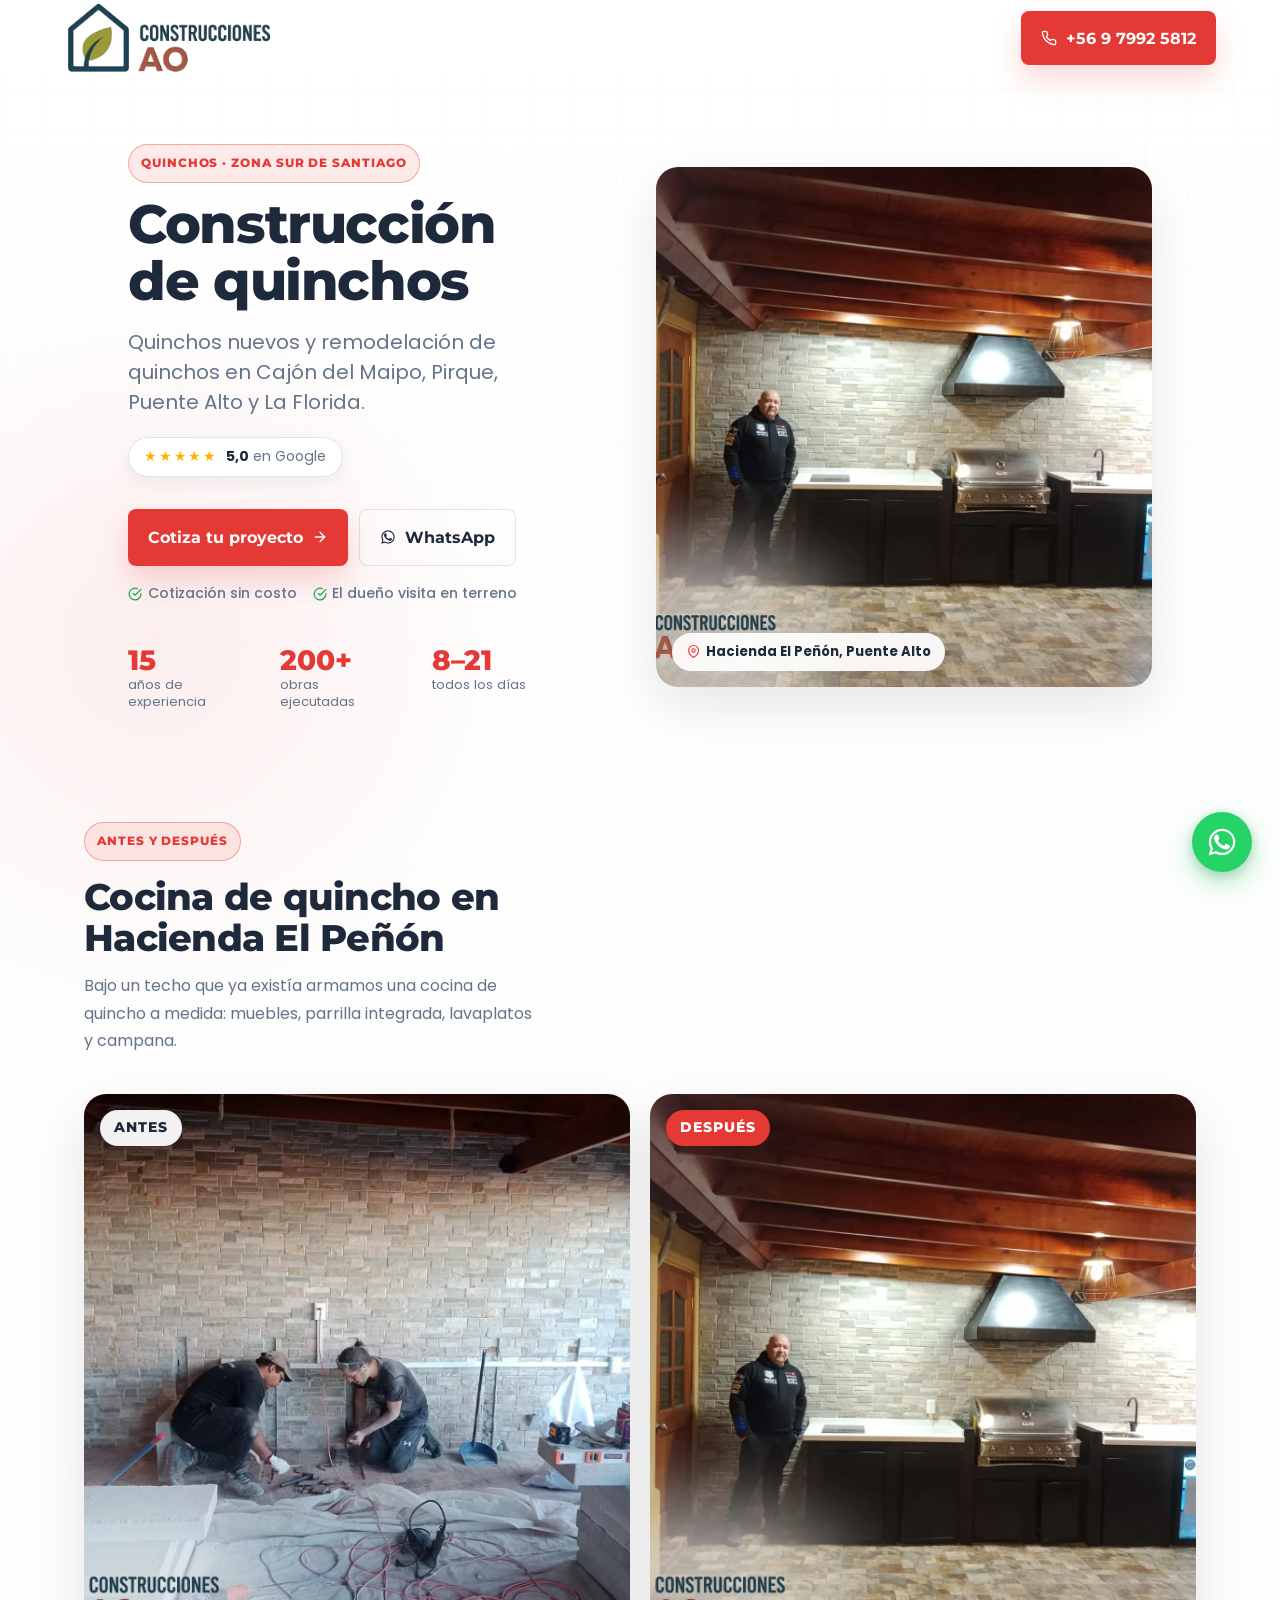
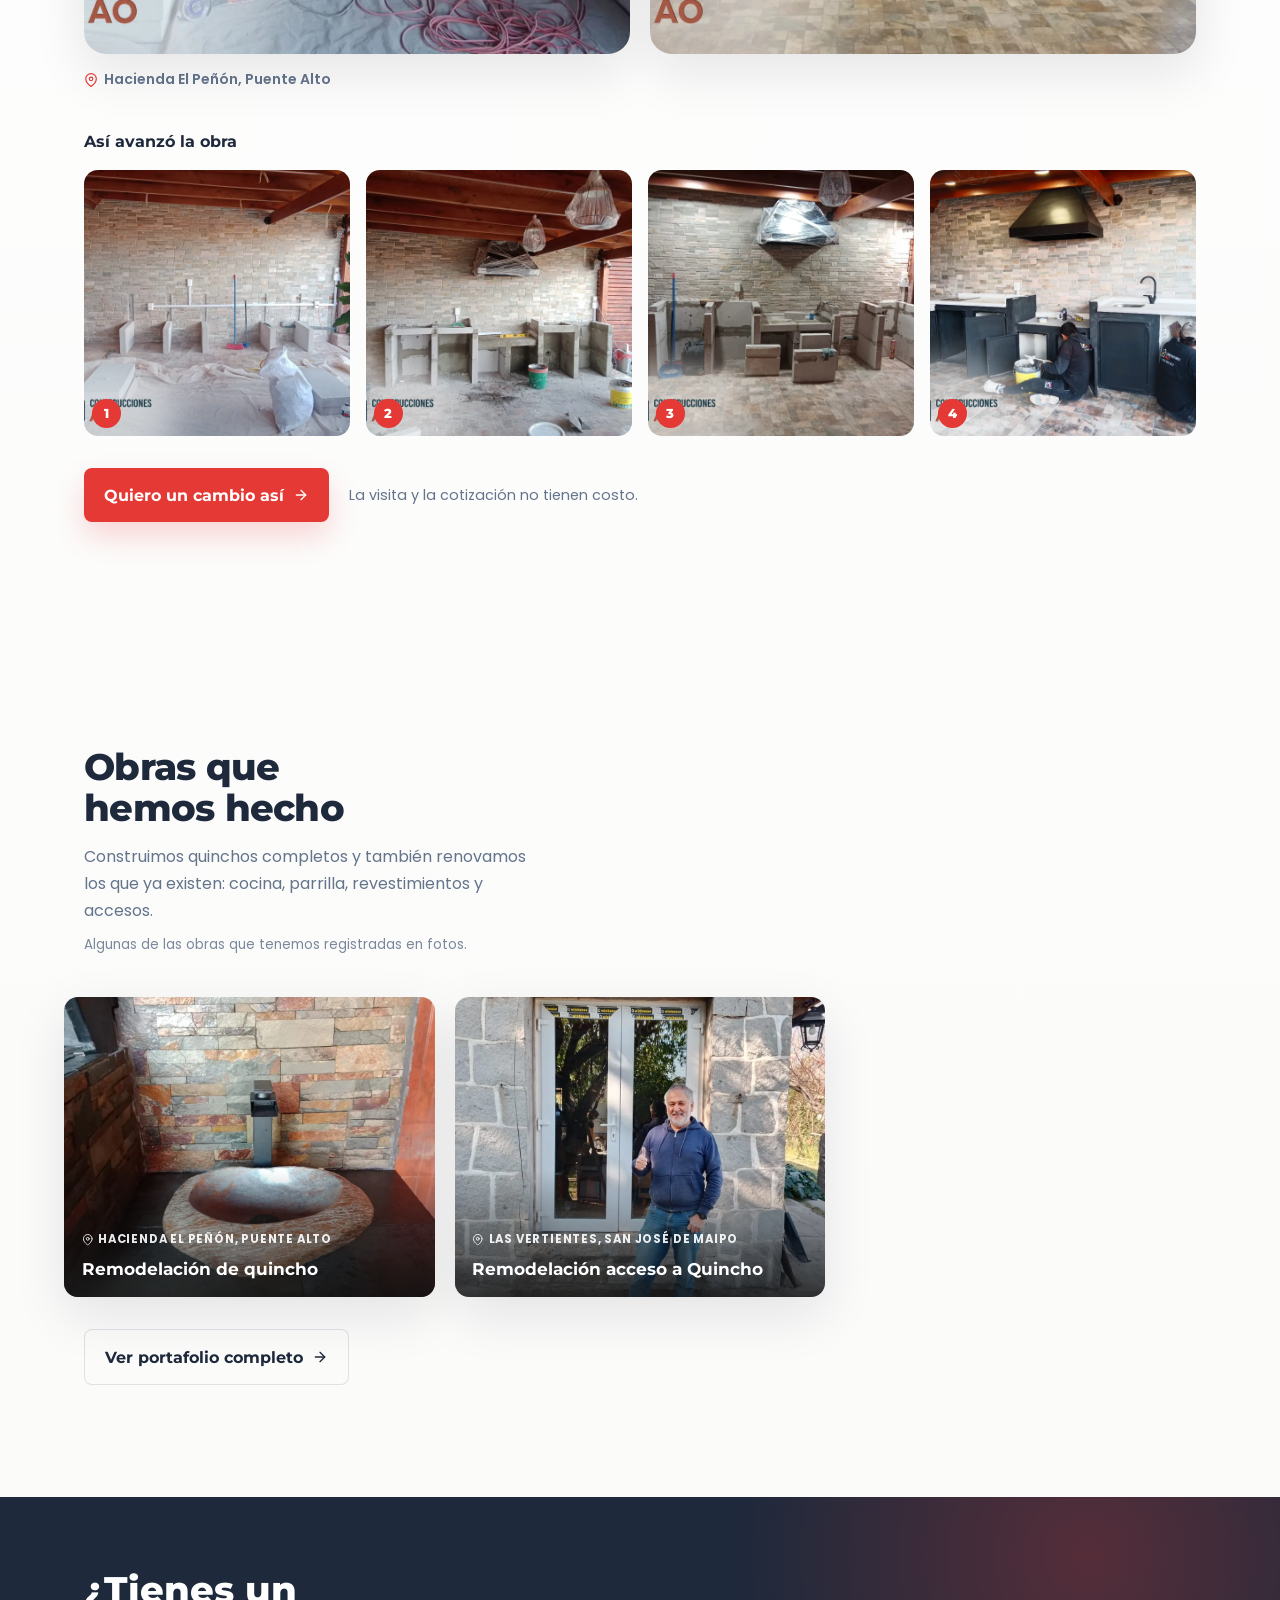
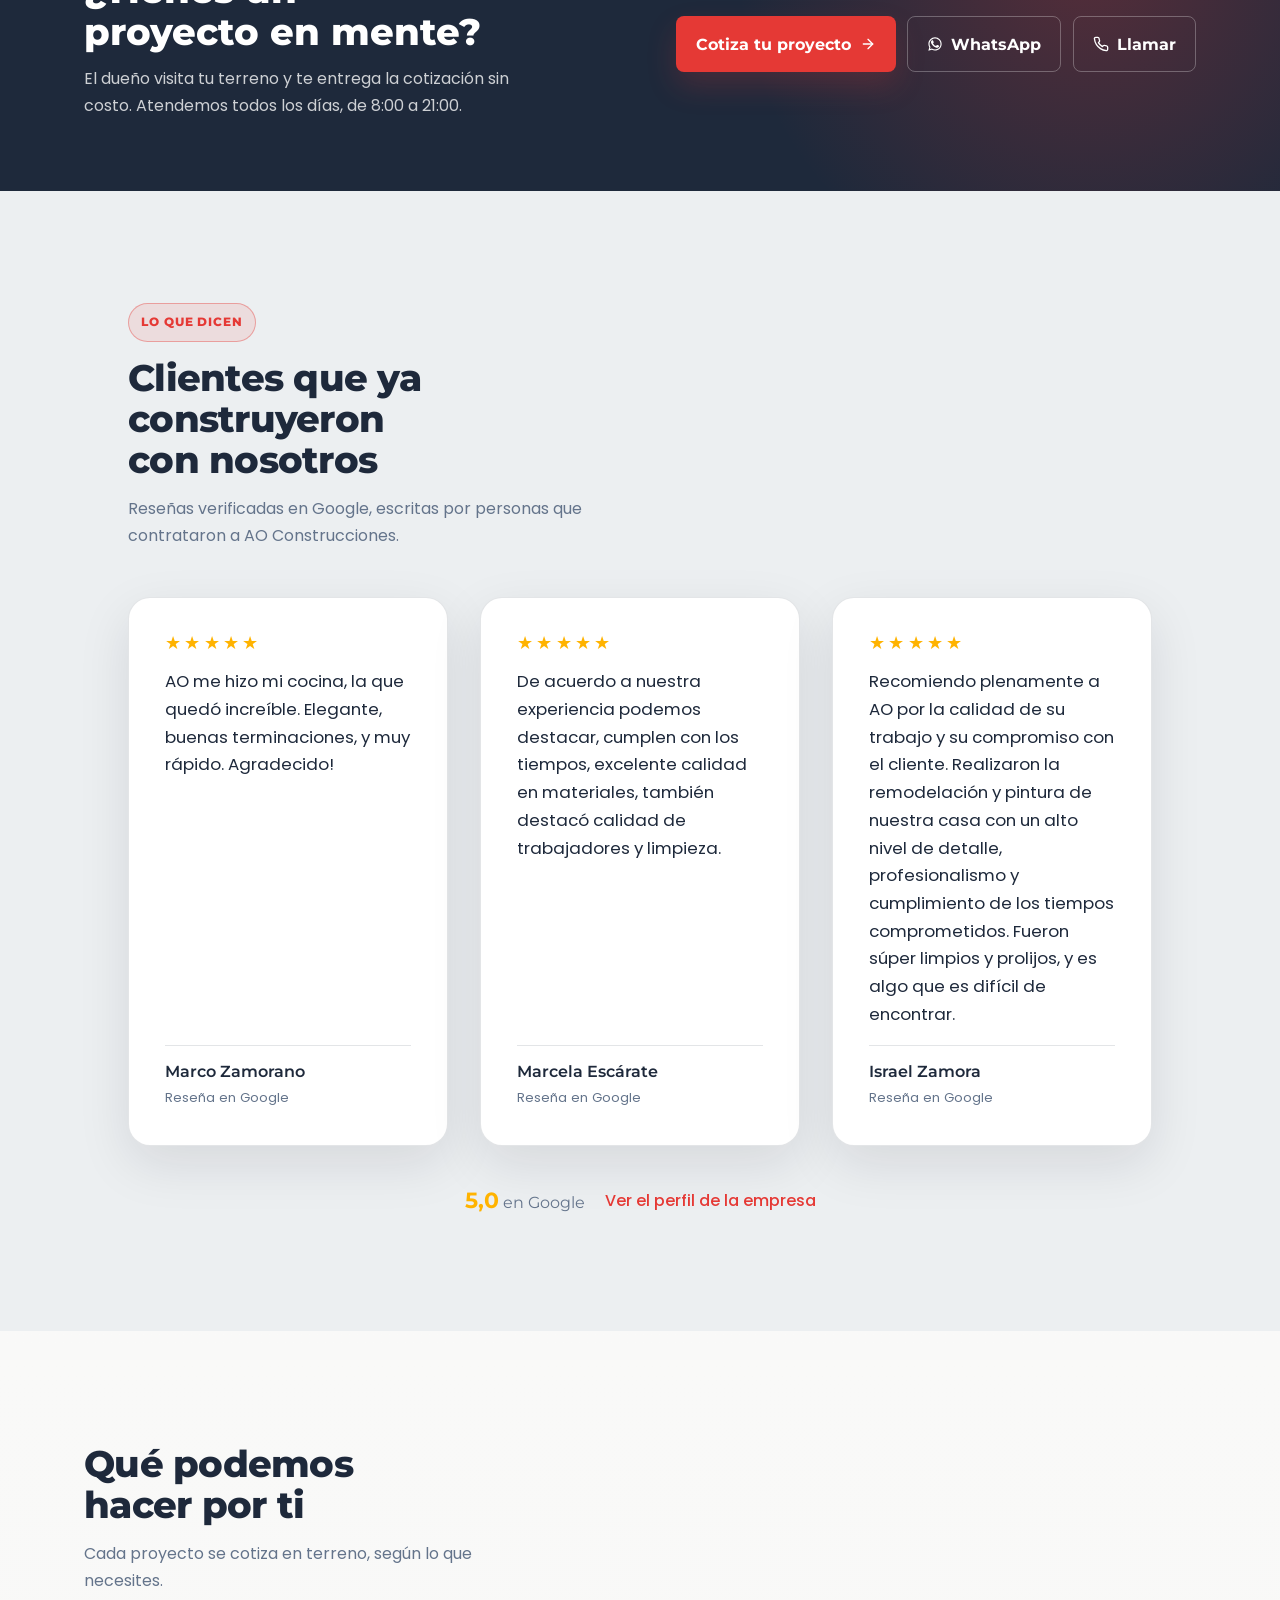
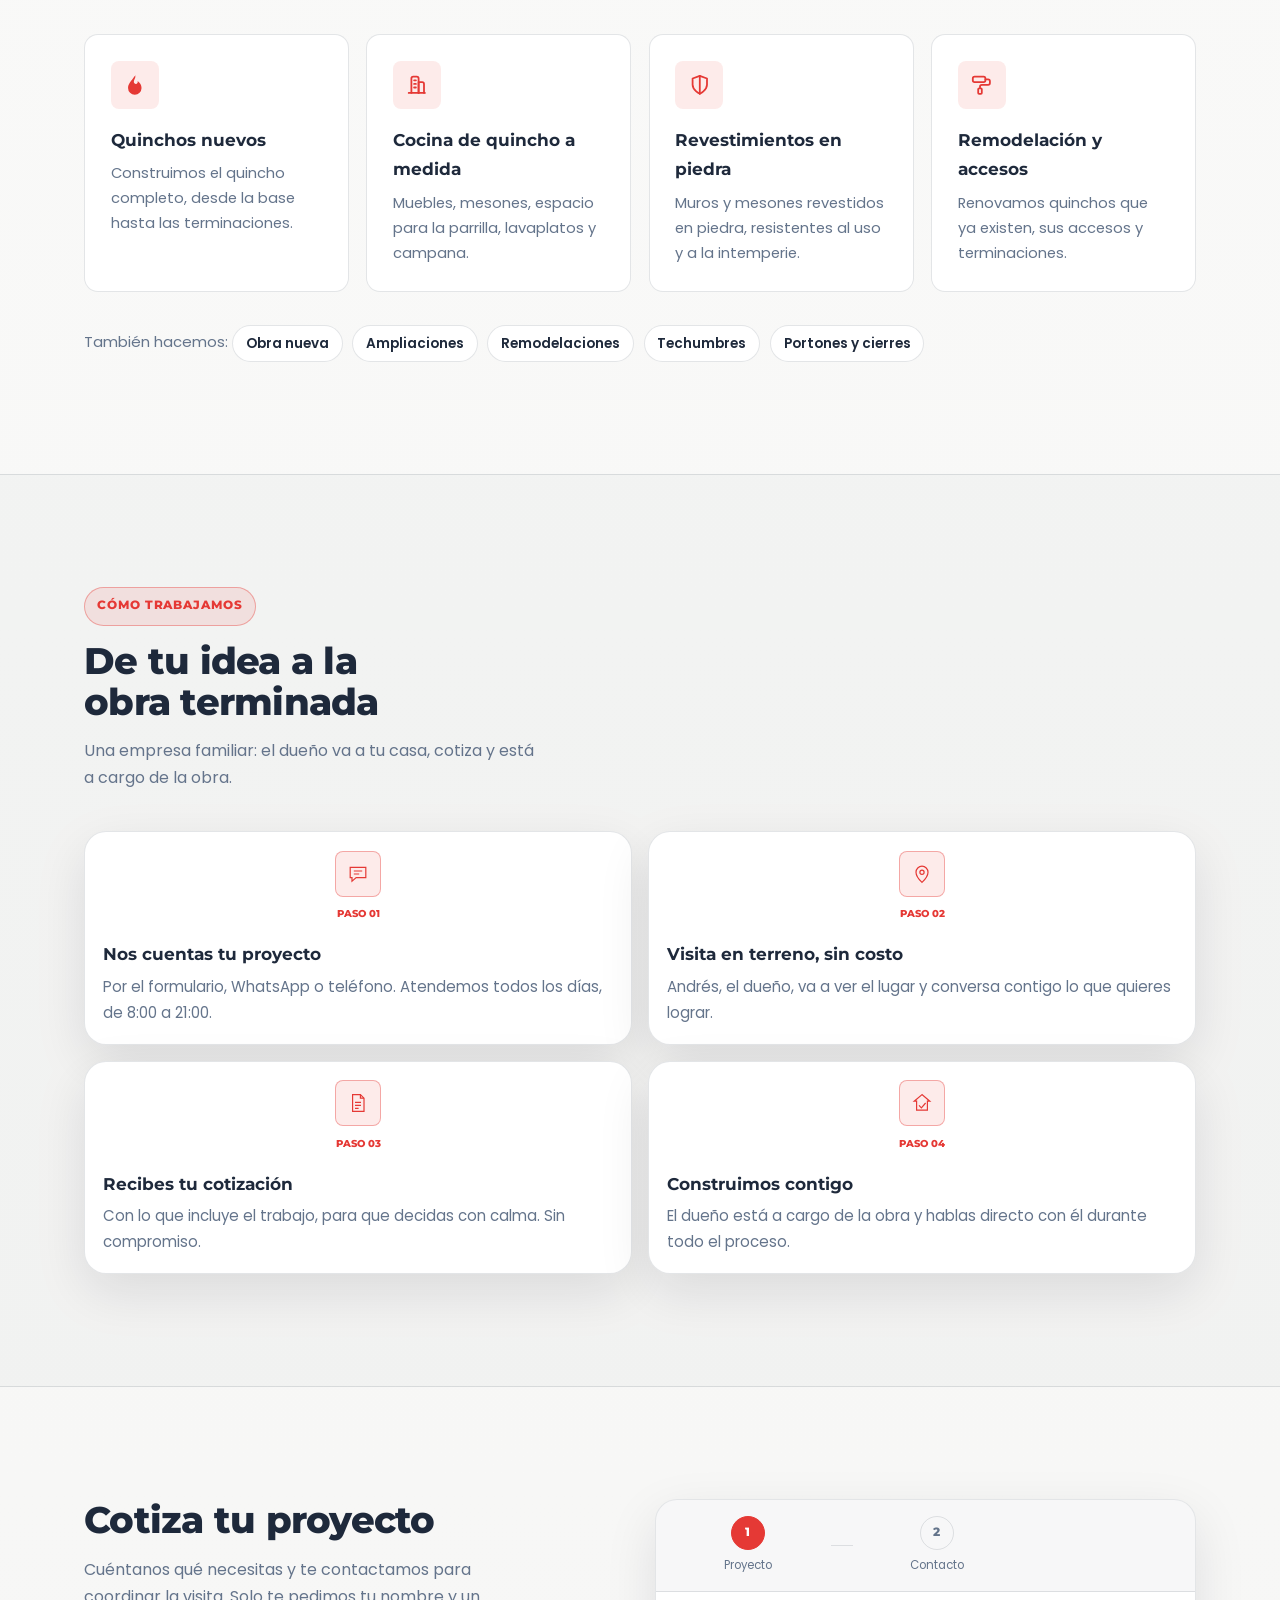
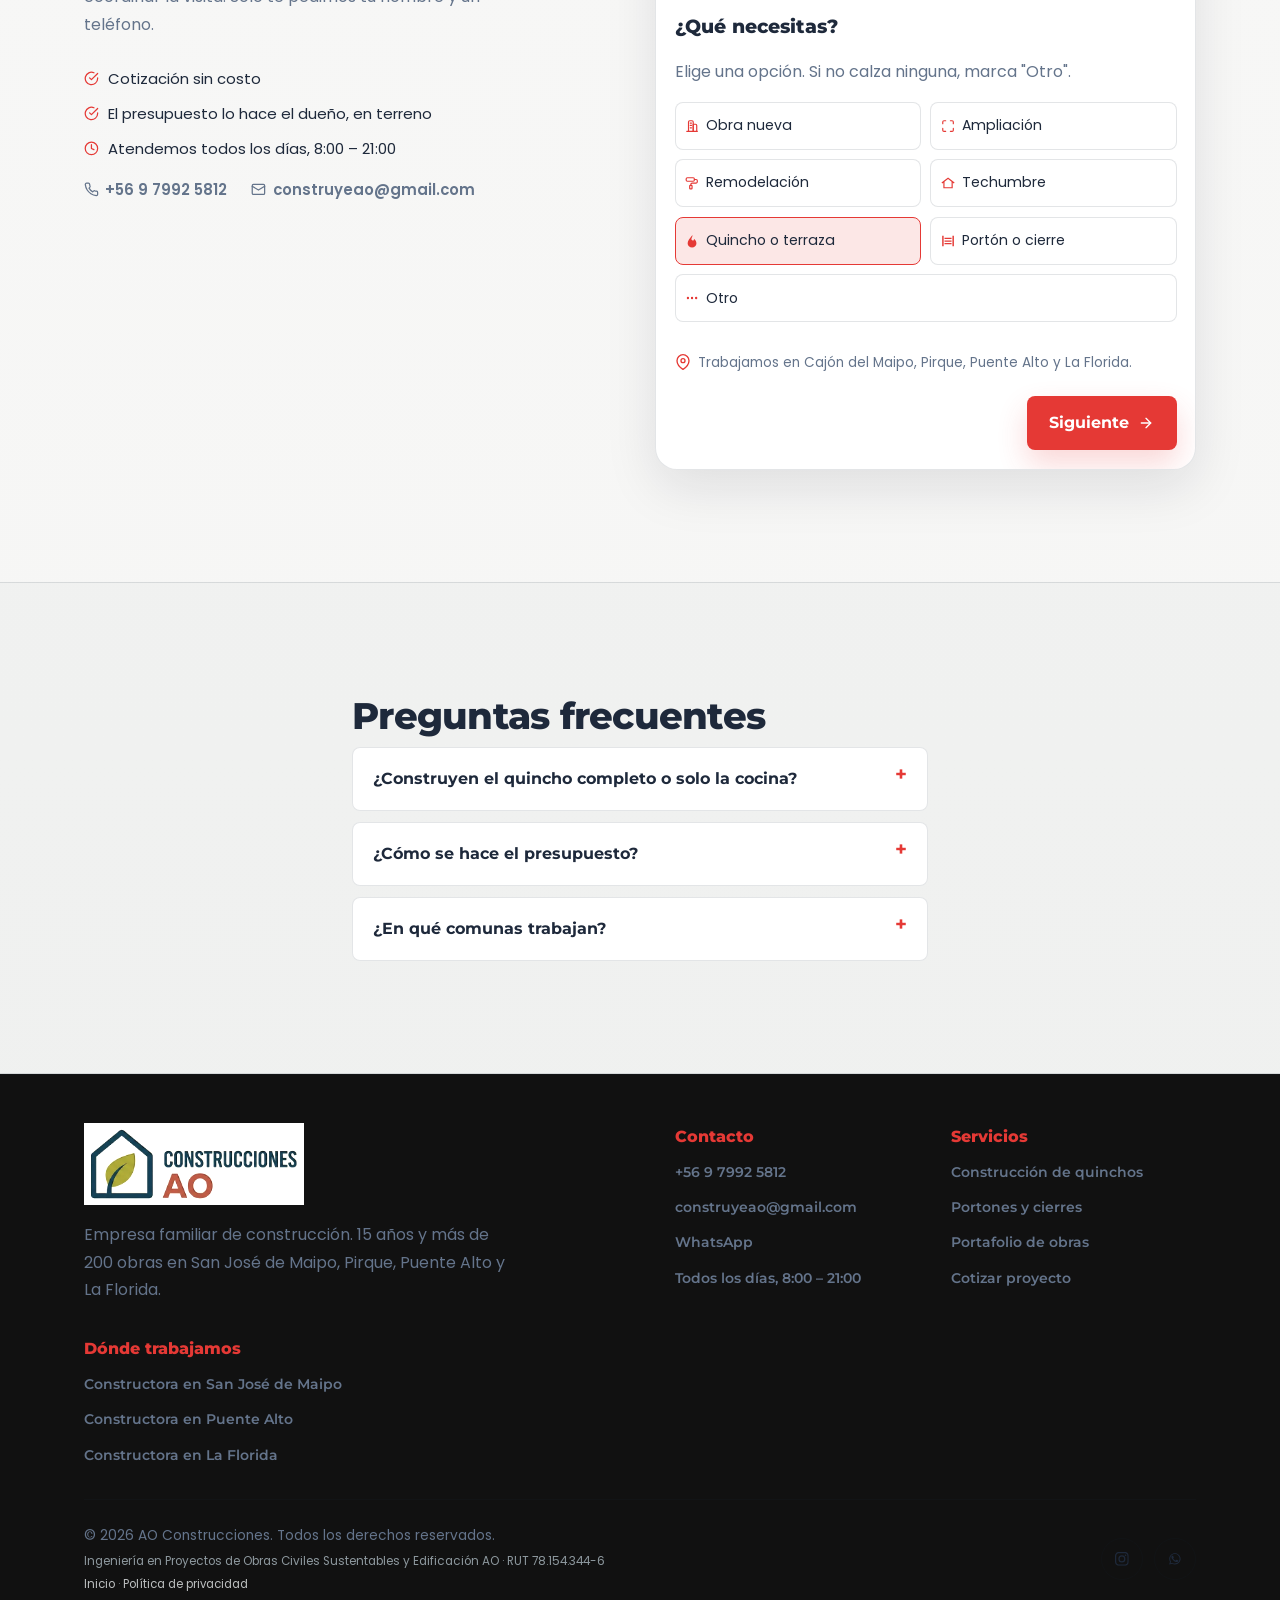
==== commit 4bfaf22d: "Give landings and service pages the same persuasion as the home page Paid traffic lands on these pag" ====
--- a/construccion-de-quinchos.html
+++ b/construccion-de-quinchos.html
@@ -23,7 +23,7 @@
   <link rel="preconnect" href="https://fonts.googleapis.com">
   <link rel="preconnect" href="https://fonts.gstatic.com" crossorigin>
   <link href="https://fonts.googleapis.com/css2?family=Montserrat:wght@400;500;600;700&family=Poppins:wght@300;400;500;600&display=swap" rel="stylesheet">
-  <link rel="stylesheet" href="css/styles.css?v=8759e053e4">
+  <link rel="stylesheet" href="css/styles.css?v=3df37b51d6">
 
   <script src="js/tracking.js?v=31e23a3bcc"></script>
 
@@ -137,6 +137,7 @@
     <symbol id="i-expand" viewBox="0 0 24 24" fill="none" stroke="currentColor" stroke-width="2" stroke-linecap="round" stroke-linejoin="round"><path d="M8 3H5a2 2 0 0 0-2 2v3"/><path d="M21 8V5a2 2 0 0 0-2-2h-3"/><path d="M3 16v3a2 2 0 0 0 2 2h3"/><path d="M16 21h3a2 2 0 0 0 2-2v-3"/></symbol>
     <symbol id="i-fire" viewBox="0 0 24 24" fill="currentColor"><path d="M12.6 1.5c.6 3.2-1.7 4.8-1.7 7.2 0 1.4 1 2.4 2.3 2.4 1.5 0 2.4-1.2 2-3.2 2.6 1.9 4.3 4.7 4.3 7.7A7.5 7.5 0 0 1 4.5 15.6c0-4.5 3.4-7.6 8.1-14.1z"/></symbol>
     <symbol id="i-gate" viewBox="0 0 24 24" fill="currentColor"><path d="M2 3h2.5v18H2zm17.5 0H22v18h-2.5zM6 6.5h12v2H6zm0 4.5h12v2H6zm0 4.5h12v2H6z"/></symbol>
+    <symbol id="i-instagram" viewBox="0 0 24 24" fill="currentColor"><path d="M12 2.16c3.2 0 3.58.01 4.85.07 1.17.05 1.8.25 2.23.41.56.22.96.48 1.38.9.42.42.68.82.9 1.38.16.42.36 1.06.41 2.23.06 1.27.07 1.65.07 4.85s-.01 3.58-.07 4.85c-.05 1.17-.25 1.8-.41 2.23-.22.56-.48.96-.9 1.38-.42.42-.82.68-1.38.9-.42.16-1.06.36-2.23.41-1.27.06-1.65.07-4.85.07s-3.58-.01-4.85-.07c-1.17-.05-1.8-.25-2.23-.41-.56-.22-.96-.48-1.38-.9-.42-.42-.68-.82-.9-1.38-.16-.42-.36-1.06-.41-2.23-.06-1.27-.07-1.65-.07-4.85s.01-3.58.07-4.85c.05-1.17.25-1.8.41-2.23.22-.56.48-.96.9-1.38.42-.42.82-.68 1.38-.9.42-.16 1.06-.36 2.23-.41 1.27-.06 1.65-.07 4.85-.07M12 0C8.74 0 8.33.01 7.05.07 5.78.13 4.9.33 4.14.63a5.9 5.9 0 0 0-2.13 1.38A5.9 5.9 0 0 0 .63 4.14c-.3.76-.5 1.64-.56 2.91C.01 8.33 0 8.74 0 12s.01 3.67.07 4.95c.06 1.27.26 2.15.56 2.91a5.9 5.9 0 0 0 1.38 2.13 5.9 5.9 0 0 0 2.13 1.38c.76.3 1.64.5 2.91.56C8.33 23.99 8.74 24 12 24s3.67-.01 4.95-.07c1.27-.06 2.15-.26 2.91-.56a5.9 5.9 0 0 0 2.13-1.38 5.9 5.9 0 0 0 1.38-2.13c.3-.76.5-1.64.56-2.91.06-1.28.07-1.69.07-4.95s-.01-3.67-.07-4.95c-.06-1.27-.26-2.15-.56-2.91a5.9 5.9 0 0 0-1.38-2.13A5.9 5.9 0 0 0 19.86.63c-.76-.3-1.64-.5-2.91-.56C15.67.01 15.26 0 12 0z"/><path d="M12 5.84A6.16 6.16 0 1 0 18.16 12 6.16 6.16 0 0 0 12 5.84zM12 16a4 4 0 1 1 4-4 4 4 0 0 1-4 4z"/><circle cx="18.41" cy="5.59" r="1.44"/></symbol>
     <symbol id="i-location-dot" viewBox="0 0 24 24" fill="none" stroke="currentColor" stroke-width="2" stroke-linecap="round" stroke-linejoin="round"><path d="M21 10c0 7-9 13-9 13s-9-6-9-13a9 9 0 0 1 18 0z"/><circle cx="12" cy="10" r="3"/></symbol>
     <symbol id="i-paint-roller" viewBox="0 0 24 24" fill="none" stroke="currentColor" stroke-width="2" stroke-linecap="round" stroke-linejoin="round"><rect x="2" y="3" width="14" height="6" rx="2"/><path d="M16 6h3a2 2 0 0 1 2 2v2a2 2 0 0 1-2 2h-7a2 2 0 0 0-2 2v1"/><rect x="8" y="16" width="4" height="6" rx="1"/></symbol>
     <symbol id="i-paper-plane" viewBox="0 0 24 24" fill="none" stroke="currentColor" stroke-width="2" stroke-linecap="round" stroke-linejoin="round"><path d="M22 2L11 13"/><path d="M22 2l-7 20-4-9-9-4 20-7z"/></symbol>
@@ -153,7 +154,7 @@
       </a>
       <a href="tel:+56979925812" class="navbar__cta" id="landing-phone">
         <svg class="icon" aria-hidden="true" focusable="false"><use href="#i-phone"></use></svg>
-        +56 9 7992 5812
+        <span class="navbar__cta-long">+56 9 7992 5812</span><span class="navbar__cta-short">Llamar</span>
       </a>
     </div>
   </header>
@@ -165,10 +166,15 @@
           <p class="section-tag">Quinchos · Zona sur de Santiago</p>
           <h1>Construcción de quinchos</h1>
           <p class="local-hero__intro">Quinchos nuevos y remodelación de quinchos en Cajón del Maipo, Pirque, Puente Alto y La Florida.</p>
+          <a class="local-hero__rating" href="#resenas">
+            <span class="local-hero__stars" role="img" aria-label="Calificación 5 de 5 estrellas">&#9733;&#9733;&#9733;&#9733;&#9733;</span>
+            <span><strong>5,0</strong> en Google</span>
+          </a>
           <div class="local-hero__actions">
             <a href="#cotizar" class="btn-primary">Cotiza tu proyecto <svg class="icon" aria-hidden="true" focusable="false"><use href="#i-arrow-right"></use></svg></a>
             <a href="https://wa.me/56979925812?text=Hola%2C%20vi%20su%20sitio%20web%20y%20quiero%20cotizar%20un%20proyecto" target="_blank" rel="noopener noreferrer" class="btn-secondary"><svg class="icon" aria-hidden="true" focusable="false"><use href="#i-whatsapp"></use></svg> WhatsApp</a>
           </div>
+          <p class="local-hero__assure"><span><svg class="icon" aria-hidden="true" focusable="false"><use href="#i-circle-check"></use></svg> Cotización sin costo</span><span><svg class="icon" aria-hidden="true" focusable="false"><use href="#i-circle-check"></use></svg> El dueño visita en terreno</span></p>
           <ul class="local-hero__trust">
             <li><strong>15</strong><span>años de experiencia</span></li>
             <li><strong>200+</strong><span>obras ejecutadas</span></li>
@@ -182,6 +188,50 @@
         </figure>
       </div>
       
+    </section>
+
+    <section class="local-section local-ba-section">
+      <div class="container">
+        <div class="local-section__head">
+          <p class="section-tag">Antes y después</p>
+          <h2>Cocina de quincho en Hacienda El Peñón</h2>
+          <p class="local-section__lead">Bajo un techo que ya existía armamos una cocina de quincho a medida: muebles, parrilla integrada, lavaplatos y campana.</p>
+        </div>
+        <div class="local-ba">
+          <figure class="local-ba__item">
+            <img src="Portafolio%20AOconstrucciones/Construcci%C3%B3n%20de%20quincho.webp?v=3" alt="Antes de la obra en Hacienda El Peñón, Puente Alto" loading="lazy" width="900" height="1200">
+            <figcaption class="local-ba__label">Antes</figcaption>
+          </figure>
+          <figure class="local-ba__item">
+            <img src="Portafolio%20AOconstrucciones/Construcci%C3%B3n%20de%20quincho%20Resultado%20final.webp?v=3" alt="Después: Construcción de quincho terminada por AO Construcciones en Hacienda El Peñón, Puente Alto" loading="lazy" width="900" height="1200">
+            <figcaption class="local-ba__label local-ba__label--after">Después</figcaption>
+          </figure>
+        </div>
+        <p class="local-ba__place"><svg class="icon" aria-hidden="true" focusable="false"><use href="#i-location-dot"></use></svg> Hacienda El Peñón, Puente Alto</p>
+        <p class="local-steps__title">Así avanzó la obra</p>
+        <div class="local-steps" role="list" aria-label="Fotos del proceso">
+          <figure class="local-steps__item" role="listitem">
+            <img src="Portafolio%20AOconstrucciones/Construcci%C3%B3n%20de%20quincho%202.webp?v=3" alt="Proceso de la obra en Hacienda El Peñón, Puente Alto, foto 1" loading="lazy" width="600" height="600">
+            <figcaption>1</figcaption>
+          </figure>
+          <figure class="local-steps__item" role="listitem">
+            <img src="Portafolio%20AOconstrucciones/Construcci%C3%B3n%20de%20quincho%203.webp?v=3" alt="Proceso de la obra en Hacienda El Peñón, Puente Alto, foto 2" loading="lazy" width="600" height="600">
+            <figcaption>2</figcaption>
+          </figure>
+          <figure class="local-steps__item" role="listitem">
+            <img src="Portafolio%20AOconstrucciones/Construcci%C3%B3n%20de%20quincho%205.webp?v=3" alt="Proceso de la obra en Hacienda El Peñón, Puente Alto, foto 3" loading="lazy" width="600" height="600">
+            <figcaption>3</figcaption>
+          </figure>
+          <figure class="local-steps__item" role="listitem">
+            <img src="Portafolio%20AOconstrucciones/Construcci%C3%B3n%20de%20quincho%206.webp?v=3" alt="Proceso de la obra en Hacienda El Peñón, Puente Alto, foto 4" loading="lazy" width="600" height="600">
+            <figcaption>4</figcaption>
+          </figure>
+        </div>
+        <div class="local-ba__cta">
+          <a href="#cotizar" class="btn-primary">Quiero un cambio así <svg class="icon" aria-hidden="true" focusable="false"><use href="#i-arrow-right"></use></svg></a>
+          <span>La visita y la cotización no tienen costo.</span>
+        </div>
+      </div>
     </section>
 
     <section class="local-section">
@@ -213,26 +263,138 @@
       </div>
     </section>
 
-    <section class="local-section local-section--alt">
+    <section class="local-cta">
+      <div class="container local-cta__inner">
+        <div>
+          <h2>¿Tienes un proyecto en mente?</h2>
+          <p>El dueño visita tu terreno y te entrega la cotización sin costo. Atendemos todos los días, de 8:00 a 21:00.</p>
+        </div>
+        <div class="local-cta__actions">
+          <a href="#cotizar" class="btn-primary">Cotiza tu proyecto <svg class="icon" aria-hidden="true" focusable="false"><use href="#i-arrow-right"></use></svg></a>
+          <a href="https://wa.me/56979925812?text=Hola%2C%20vi%20su%20sitio%20web%20y%20quiero%20cotizar%20un%20proyecto" target="_blank" rel="noopener noreferrer" class="local-cta__btn"><svg class="icon" aria-hidden="true" focusable="false"><use href="#i-whatsapp"></use></svg> WhatsApp</a>
+          <a href="tel:+56979925812" class="local-cta__btn"><svg class="icon" aria-hidden="true" focusable="false"><use href="#i-phone"></use></svg> Llamar</a>
+        </div>
+      </div>
+    </section>
+
+    <section class="reviews" id="resenas">
       <div class="container">
-        <h2>Otros servicios</h2>
-        <p class="local-section__lead">Además construimos casas desde cero, ampliaciones, remodelaciones, techumbres, terrazas y decks.</p>
+        <div class="local-section__head">
+          <p class="section-tag">Lo que dicen</p>
+          <h2>Clientes que ya construyeron con nosotros</h2>
+          <p class="local-section__lead">Reseñas verificadas en Google, escritas por personas que contrataron a AO Construcciones.</p>
+        </div>
+        <div class="reviews__grid">
+        <article class="review-card">
+          <div class="review-card__stars" role="img" aria-label="5 de 5 estrellas">&#9733;&#9733;&#9733;&#9733;&#9733;</div>
+          <blockquote class="review-card__text">AO me hizo mi cocina, la que quedó increíble. Elegante, buenas terminaciones, y muy rápido. Agradecido!</blockquote>
+          <div class="review-card__author">
+            <span class="review-card__name">Marco Zamorano</span>
+            <span class="review-card__source">Reseña en Google</span>
+          </div>
+        </article>
+        <article class="review-card">
+          <div class="review-card__stars" role="img" aria-label="5 de 5 estrellas">&#9733;&#9733;&#9733;&#9733;&#9733;</div>
+          <blockquote class="review-card__text">De acuerdo a nuestra experiencia podemos destacar, cumplen con los tiempos, excelente calidad en materiales, también destacó calidad de trabajadores y limpieza.</blockquote>
+          <div class="review-card__author">
+            <span class="review-card__name">Marcela Escárate</span>
+            <span class="review-card__source">Reseña en Google</span>
+          </div>
+        </article>
+        <article class="review-card">
+          <div class="review-card__stars" role="img" aria-label="5 de 5 estrellas">&#9733;&#9733;&#9733;&#9733;&#9733;</div>
+          <blockquote class="review-card__text">Recomiendo plenamente a AO por la calidad de su trabajo y su compromiso con el cliente. Realizaron la remodelación y pintura de nuestra casa con un alto nivel de detalle, profesionalismo y cumplimiento de los tiempos comprometidos. Fueron súper limpios y prolijos, y es algo que es difícil de encontrar.</blockquote>
+          <div class="review-card__author">
+            <span class="review-card__name">Israel Zamora</span>
+            <span class="review-card__source">Reseña en Google</span>
+          </div>
+        </article>
+        </div>
+        <div class="reviews__footer">
+          <span class="reviews__score"><strong>5,0</strong> en Google</span>
+          <a class="reviews__link" href="https://share.google/K1ZzYydFXDxCS9WZD" target="_blank" rel="noopener noreferrer">Ver el perfil de la empresa</a>
+        </div>
+      </div>
+    </section>
+
+    <section class="local-section">
+      <div class="container">
+        <h2>Qué podemos hacer por ti</h2>
+        <p class="local-section__lead">Cada proyecto se cotiza en terreno, según lo que necesites.</p>
         <div class="local-services">
           <article class="local-service">
-            <span class="local-service__icon"><svg class="icon" aria-hidden="true" focusable="false"><use href="#i-building"></use></svg></span>
-            <h3>Cota Cero</h3>
-            <p>Obra nueva completa: fundaciones, estructura y terminaciones hasta la entrega llave en mano.</p>
+            <span class="local-service__icon"><svg class="icon" aria-hidden="true" focusable="false"><use href="#i-fire"></use></svg></span>
+            <h3>Quinchos nuevos</h3>
+            <p>Construimos el quincho completo, desde la base hasta las terminaciones.</p>
           </article>
           <article class="local-service">
-            <span class="local-service__icon"><svg class="icon" aria-hidden="true" focusable="false"><use href="#i-expand"></use></svg></span>
-            <h3>Ampliaciones</h3>
-            <p>Más metros cuadrados sin romper el diseño original de tu casa, cuidando luz y aislación.</p>
+            <span class="local-service__icon"><svg class="icon" aria-hidden="true" focusable="false"><use href="#i-building"></use></svg></span>
+            <h3>Cocina de quincho a medida</h3>
+            <p>Muebles, mesones, espacio para la parrilla, lavaplatos y campana.</p>
+          </article>
+          <article class="local-service">
+            <span class="local-service__icon"><svg class="icon" aria-hidden="true" focusable="false"><use href="#i-shield-halved"></use></svg></span>
+            <h3>Revestimientos en piedra</h3>
+            <p>Muros y mesones revestidos en piedra, resistentes al uso y a la intemperie.</p>
           </article>
           <article class="local-service">
             <span class="local-service__icon"><svg class="icon" aria-hidden="true" focusable="false"><use href="#i-paint-roller"></use></svg></span>
-            <h3>Remodelaciones</h3>
-            <p>Cocinas, baños, terrazas e interiores renovados con materiales nobles y buena terminación.</p>
+            <h3>Remodelación y accesos</h3>
+            <p>Renovamos quinchos que ya existen, sus accesos y terminaciones.</p>
           </article>
+        </div>
+        <p class="local-services__more">También hacemos: <a href="portafolio.html">Obra nueva</a> <a href="portafolio.html">Ampliaciones</a> <a href="portafolio.html">Remodelaciones</a> <a href="portafolio.html">Techumbres</a> <a href="fabricacion-de-portones.html">Portones y cierres</a></p>
+      </div>
+    </section>
+
+    <section class="local-section local-section--alt">
+      <div class="container">
+        <div class="local-section__head">
+          <p class="section-tag">Cómo trabajamos</p>
+          <h2>De tu idea a la obra terminada</h2>
+          <p class="local-section__lead">Una empresa familiar: el dueño va a tu casa, cotiza y está a cargo de la obra.</p>
+        </div>
+        <div class="process__timeline local-process">
+          <div class="process__step">
+            <div class="process__step-number">
+              <svg class="process__step-icon" viewBox="0 0 36 36" aria-hidden="true"><path d="M5 7h26v17H15l-7 6v-6H5z"/><path d="M11 13h14M11 18h9"/></svg>
+              <span class="process__step-num">Paso 01</span>
+            </div>
+            <div>
+              <h3 class="process__step-title">Nos cuentas tu proyecto</h3>
+              <p class="process__step-desc">Por el formulario, WhatsApp o teléfono. Atendemos todos los días, de 8:00 a 21:00.</p>
+            </div>
+          </div>
+          <div class="process__step">
+            <div class="process__step-number">
+              <svg class="process__step-icon" viewBox="0 0 36 36" aria-hidden="true"><path d="M18 32s-10-9.5-10-17a10 10 0 0 1 20 0c0 7.5-10 17-10 17z"/><circle cx="18" cy="15" r="3.5"/></svg>
+              <span class="process__step-num">Paso 02</span>
+            </div>
+            <div>
+              <h3 class="process__step-title">Visita en terreno, sin costo</h3>
+              <p class="process__step-desc">Andrés, el dueño, va a ver el lugar y conversa contigo lo que quieres lograr.</p>
+            </div>
+          </div>
+          <div class="process__step">
+            <div class="process__step-number">
+              <svg class="process__step-icon" viewBox="0 0 36 36" aria-hidden="true"><path d="M9 4h13l6 6v22H9z"/><path d="M22 4v6h6"/><path d="M13 17h10M13 22h10M13 27h6"/></svg>
+              <span class="process__step-num">Paso 03</span>
+            </div>
+            <div>
+              <h3 class="process__step-title">Recibes tu cotización</h3>
+              <p class="process__step-desc">Con lo que incluye el trabajo, para que decidas con calma. Sin compromiso.</p>
+            </div>
+          </div>
+          <div class="process__step">
+            <div class="process__step-number">
+              <svg class="process__step-icon" viewBox="0 0 36 36" aria-hidden="true"><path d="M18 4 5 15h4v15h18V15h4z"/><path d="m13 22 4 4 7-8"/></svg>
+              <span class="process__step-num">Paso 04</span>
+            </div>
+            <div>
+              <h3 class="process__step-title">Construimos contigo</h3>
+              <p class="process__step-desc">El dueño está a cargo de la obra y hablas directo con él durante todo el proceso.</p>
+            </div>
+          </div>
         </div>
       </div>
     </section>
@@ -413,15 +575,49 @@
 
   <footer class="footer" role="contentinfo">
     <div class="container">
+      <div class="footer__inner">
+        <div class="footer__brand">
+          <div class="footer__brand-name">
+            <img src="assets/img/ao-construcciones-logo.webp" alt="AO Construcciones" class="footer__logo-img" width="640" height="240" loading="lazy">
+          </div>
+          <p class="footer__brand-text">
+            Empresa familiar de construcción. 15 años y más de 200 obras en San José de Maipo, Pirque, Puente Alto y La Florida.
+          </p>
+        </div>
+
+        <div class="footer__col">
+          <h4 class="footer__col-title">Contacto</h4>
+          <a href="tel:+56979925812" class="footer__link">+56 9 7992 5812</a>
+          <a href="mailto:construyeao@gmail.com" class="footer__link">construyeao@gmail.com</a>
+          <a href="https://wa.me/56979925812?text=Hola%2C%20vi%20su%20sitio%20web%20y%20quiero%20cotizar%20un%20proyecto" target="_blank" rel="noopener noreferrer" class="footer__link">WhatsApp</a>
+          <span class="footer__link">Todos los días, 8:00 – 21:00</span>
+        </div>
+
+        <div class="footer__col">
+          <h4 class="footer__col-title">Servicios</h4>
+          <a href="construccion-de-quinchos.html" class="footer__link">Construcción de quinchos</a>
+          <a href="fabricacion-de-portones.html" class="footer__link">Portones y cierres</a>
+          <a href="portafolio.html" class="footer__link">Portafolio de obras</a>
+          <a href="#cotizar" class="footer__link">Cotizar proyecto</a>
+        </div>
+
+        <div class="footer__col">
+          <h4 class="footer__col-title">Dónde trabajamos</h4>
+          <a href="constructora-san-jose-de-maipo.html" class="footer__link">Constructora en San José de Maipo</a>
+          <a href="constructora-puente-alto.html" class="footer__link">Constructora en Puente Alto</a>
+          <a href="constructora-la-florida.html" class="footer__link">Constructora en La Florida</a>
+        </div>
+      </div>
+
       <div class="footer__bottom">
         <div>
           <p>&copy; 2026 AO Construcciones. Todos los derechos reservados.</p>
-          <p class="footer__credit">
-            <a href="index.html">Inicio</a> ·
-            <a href="portafolio.html">Portafolio</a> ·
-            <a href="privacidad.html">Privacidad</a> ·
-            <a href="https://www.instagram.com/aoconstrucciones2026/" target="_blank" rel="noopener noreferrer">Instagram</a>
-          </p>
+          <p class="footer__legal">Ingeniería en Proyectos de Obras Civiles Sustentables y Edificación AO &middot; RUT 78.154.344-6</p>
+          <p class="footer__credit"><a href="index.html">Inicio</a> · <a href="privacidad.html">Política de privacidad</a></p>
+        </div>
+        <div class="footer__social">
+          <a href="https://www.instagram.com/aoconstrucciones2026/" target="_blank" rel="noopener noreferrer" aria-label="Instagram de AO Construcciones"><svg class="icon" aria-hidden="true" focusable="false"><use href="#i-instagram"></use></svg></a>
+          <a href="https://wa.me/56979925812?text=Hola%2C%20vi%20su%20sitio%20web%20y%20quiero%20cotizar%20un%20proyecto" target="_blank" rel="noopener noreferrer" aria-label="WhatsApp"><svg class="icon" aria-hidden="true" focusable="false"><use href="#i-whatsapp"></use></svg></a>
         </div>
       </div>
     </div>
--- a/css/styles.css
+++ b/css/styles.css
@@ -2209,3 +2209,329 @@
   font-size: 0.88rem;
   line-height: 1.25;
 }
+
+/* ============================================
+   LANDINGS Y PÁGINAS DE SERVICIO — secciones de conversión
+   A estas páginas llega tráfico pagado: tienen que convencer tanto como el
+   home (prueba social, antes y después, proceso y llamados a la acción).
+   ============================================ */
+
+.navbar__cta-short {
+  display: none;
+}
+
+@media (max-width: 520px) {
+  .navbar__cta-long {
+    display: none;
+  }
+
+  .navbar__cta-short {
+    display: inline;
+  }
+}
+
+.local-hero__rating {
+  display: inline-flex;
+  align-items: center;
+  gap: 0.55rem;
+  margin-top: 1.25rem;
+  padding: 0.45rem 0.95rem;
+  border: 1px solid var(--border-subtle);
+  border-radius: 999px;
+  background: var(--bg-surface);
+  box-shadow: 0 6px 18px rgba(15, 23, 42, 0.06);
+  color: var(--text-secondary);
+  font-size: 0.88rem;
+  transition: border-color var(--transition);
+}
+
+.local-hero__rating:hover {
+  border-color: var(--border-accent);
+}
+
+.local-hero__rating strong {
+  color: var(--text-primary);
+}
+
+.local-hero__stars {
+  color: #ffb300;
+  letter-spacing: 0.12em;
+}
+
+.local-hero__assure {
+  display: flex;
+  flex-wrap: wrap;
+  align-items: center;
+  gap: 0.35rem 0.5rem;
+  margin-top: 1rem;
+  color: var(--text-secondary);
+  font-size: 0.88rem;
+  font-weight: 500;
+}
+
+.local-hero__assure .icon {
+  color: #16a34a;
+}
+
+/* Antes y después */
+.local-ba {
+  display: grid;
+  grid-template-columns: repeat(2, minmax(0, 1fr));
+  gap: clamp(0.6rem, 2vw, 1.25rem);
+}
+
+.local-ba__item {
+  position: relative;
+  margin: 0;
+  overflow: hidden;
+  border-radius: var(--radius-lg);
+  background: var(--bg-elevated);
+  box-shadow: var(--shadow-soft);
+}
+
+.local-ba__item img {
+  width: 100%;
+  height: clamp(260px, 52vw, 560px);
+  object-fit: cover;
+}
+
+.local-ba__label {
+  position: absolute;
+  top: clamp(0.6rem, 2vw, 1rem);
+  left: clamp(0.6rem, 2vw, 1rem);
+  padding: 0.4rem 0.85rem;
+  border-radius: 999px;
+  background: rgba(255, 255, 255, 0.94);
+  color: var(--text-primary);
+  font-family: var(--font-heading);
+  font-size: clamp(0.72rem, 2vw, 0.85rem);
+  font-weight: 800;
+  letter-spacing: 0.08em;
+  text-transform: uppercase;
+}
+
+.local-ba__label--after {
+  background: var(--accent-color);
+  color: var(--white);
+}
+
+.local-ba__place {
+  display: flex;
+  align-items: center;
+  gap: 0.35rem;
+  margin-top: 0.9rem;
+  color: var(--text-secondary);
+  font-size: 0.88rem;
+  font-weight: 600;
+}
+
+.local-ba__place .icon {
+  color: var(--accent-color);
+}
+
+.local-steps__title {
+  margin-top: 2.25rem;
+  font-family: var(--font-heading);
+  font-size: 1rem;
+  font-weight: 700;
+}
+
+.local-steps {
+  display: grid;
+  grid-template-columns: repeat(4, minmax(0, 1fr));
+  gap: clamp(0.5rem, 1.5vw, 1rem);
+  margin-top: 0.9rem;
+}
+
+.local-steps__item {
+  position: relative;
+  margin: 0;
+  overflow: hidden;
+  border-radius: var(--radius-md);
+}
+
+.local-steps__item img {
+  width: 100%;
+  aspect-ratio: 1;
+  object-fit: cover;
+}
+
+.local-steps__item figcaption {
+  position: absolute;
+  left: 0.5rem;
+  bottom: 0.5rem;
+  display: grid;
+  place-items: center;
+  width: 1.8rem;
+  height: 1.8rem;
+  border-radius: 50%;
+  background: var(--accent-color);
+  color: var(--white);
+  font-family: var(--font-heading);
+  font-size: 0.82rem;
+  font-weight: 800;
+}
+
+@media (max-width: 600px) {
+  .local-steps {
+    grid-template-columns: repeat(2, minmax(0, 1fr));
+  }
+}
+
+.local-ba__cta {
+  display: flex;
+  flex-wrap: wrap;
+  align-items: center;
+  gap: 0.75rem 1.25rem;
+  margin-top: 2rem;
+}
+
+.local-ba__cta span {
+  color: var(--text-secondary);
+  font-size: 0.9rem;
+}
+
+/* Banda de llamado a la acción */
+.local-cta {
+  padding: clamp(3rem, 7vw, 4.5rem) 0;
+  background:
+    radial-gradient(circle at 85% 20%, rgba(229, 57, 53, 0.28), transparent 22rem),
+    #1e293b;
+  color: #ffffff;
+}
+
+.local-cta__inner {
+  display: grid;
+  gap: 1.75rem;
+  align-items: center;
+}
+
+.local-cta h2 {
+  max-width: 20ch;
+  font-family: var(--font-heading);
+  font-size: clamp(1.6rem, 4.5vw, 2.3rem);
+  font-weight: 800;
+  line-height: 1.12;
+  color: #ffffff;
+  text-wrap: balance;
+}
+
+.local-cta p {
+  max-width: 46ch;
+  margin-top: 0.8rem;
+  color: rgba(255, 255, 255, 0.78);
+}
+
+.local-cta__actions {
+  display: flex;
+  flex-wrap: wrap;
+  gap: 0.7rem;
+}
+
+.local-cta__btn {
+  display: inline-flex;
+  align-items: center;
+  gap: 0.5rem;
+  min-height: 48px;
+  padding: 0.85rem 1.2rem;
+  border: 1px solid rgba(255, 255, 255, 0.28);
+  border-radius: var(--radius-sm);
+  color: #ffffff;
+  font-family: var(--font-heading);
+  font-weight: 700;
+  transition: background var(--transition), border-color var(--transition);
+}
+
+.local-cta__btn:hover {
+  border-color: rgba(255, 255, 255, 0.6);
+  background: rgba(255, 255, 255, 0.08);
+}
+
+@media (min-width: 900px) {
+  .local-cta__inner {
+    grid-template-columns: minmax(0, 1fr) auto;
+  }
+}
+
+/* Servicios con link y "también hacemos" */
+.local-service {
+  display: flex;
+  flex-direction: column;
+}
+
+.local-service__link {
+  display: inline-flex;
+  align-items: center;
+  gap: 0.35rem;
+  margin-top: auto;
+  padding-top: 1rem;
+  color: var(--accent-color);
+  font-size: 0.88rem;
+  font-weight: 700;
+}
+
+.local-services__more {
+  margin-top: 1.75rem;
+  color: var(--text-secondary);
+  font-size: 0.93rem;
+}
+
+.local-services__more a {
+  display: inline-block;
+  margin: 0.3rem 0.35rem 0 0;
+  padding: 0.35rem 0.8rem;
+  border: 1px solid var(--border-subtle);
+  border-radius: 999px;
+  background: var(--bg-surface);
+  color: var(--text-primary);
+  font-weight: 600;
+  font-size: 0.85rem;
+}
+
+.local-services__more a:hover {
+  border-color: var(--border-accent);
+  color: var(--accent-color);
+}
+
+/* Reseñas y proceso dentro de las landings */
+.reviews .local-section__head h2,
+.local-ba-section h2 {
+  max-width: 20ch;
+  font-family: var(--font-heading);
+  font-size: clamp(1.6rem, 4.5vw, 2.3rem);
+  font-weight: 800;
+  line-height: 1.12;
+  letter-spacing: -0.02em;
+  text-wrap: balance;
+}
+
+.reviews .local-section__head {
+  margin-bottom: 0;
+}
+
+.reviews .local-section__lead {
+  max-width: 46ch;
+  margin-top: 0.9rem;
+  color: var(--text-secondary);
+}
+
+.local-section__head .section-tag {
+  margin-bottom: 0.9rem;
+}
+
+@media (min-width: 900px) {
+  .local-process {
+    grid-template-columns: repeat(2, minmax(0, 1fr));
+  }
+}
+
+.local-hero__assure span {
+  display: inline-flex;
+  align-items: center;
+  gap: 0.35rem;
+  white-space: nowrap;
+}
+
+.local-hero__assure {
+  column-gap: 1rem;
+}
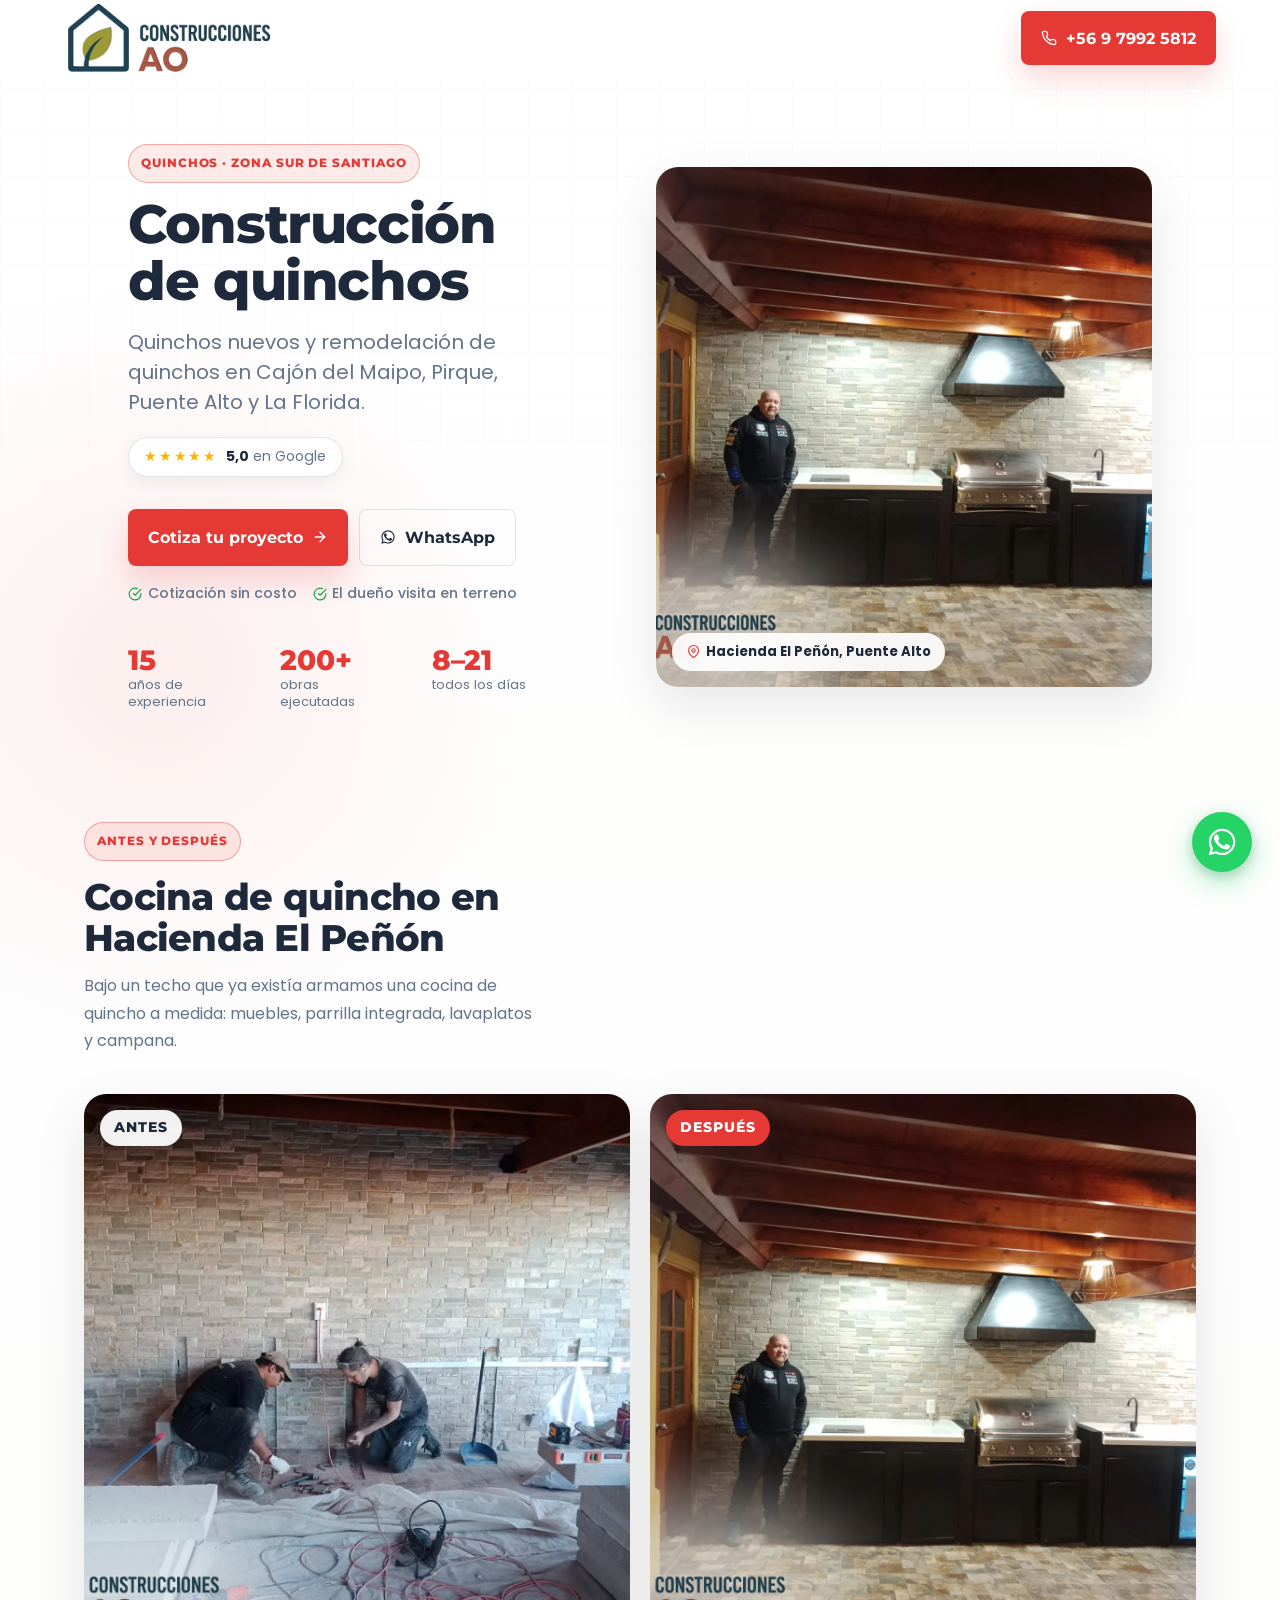
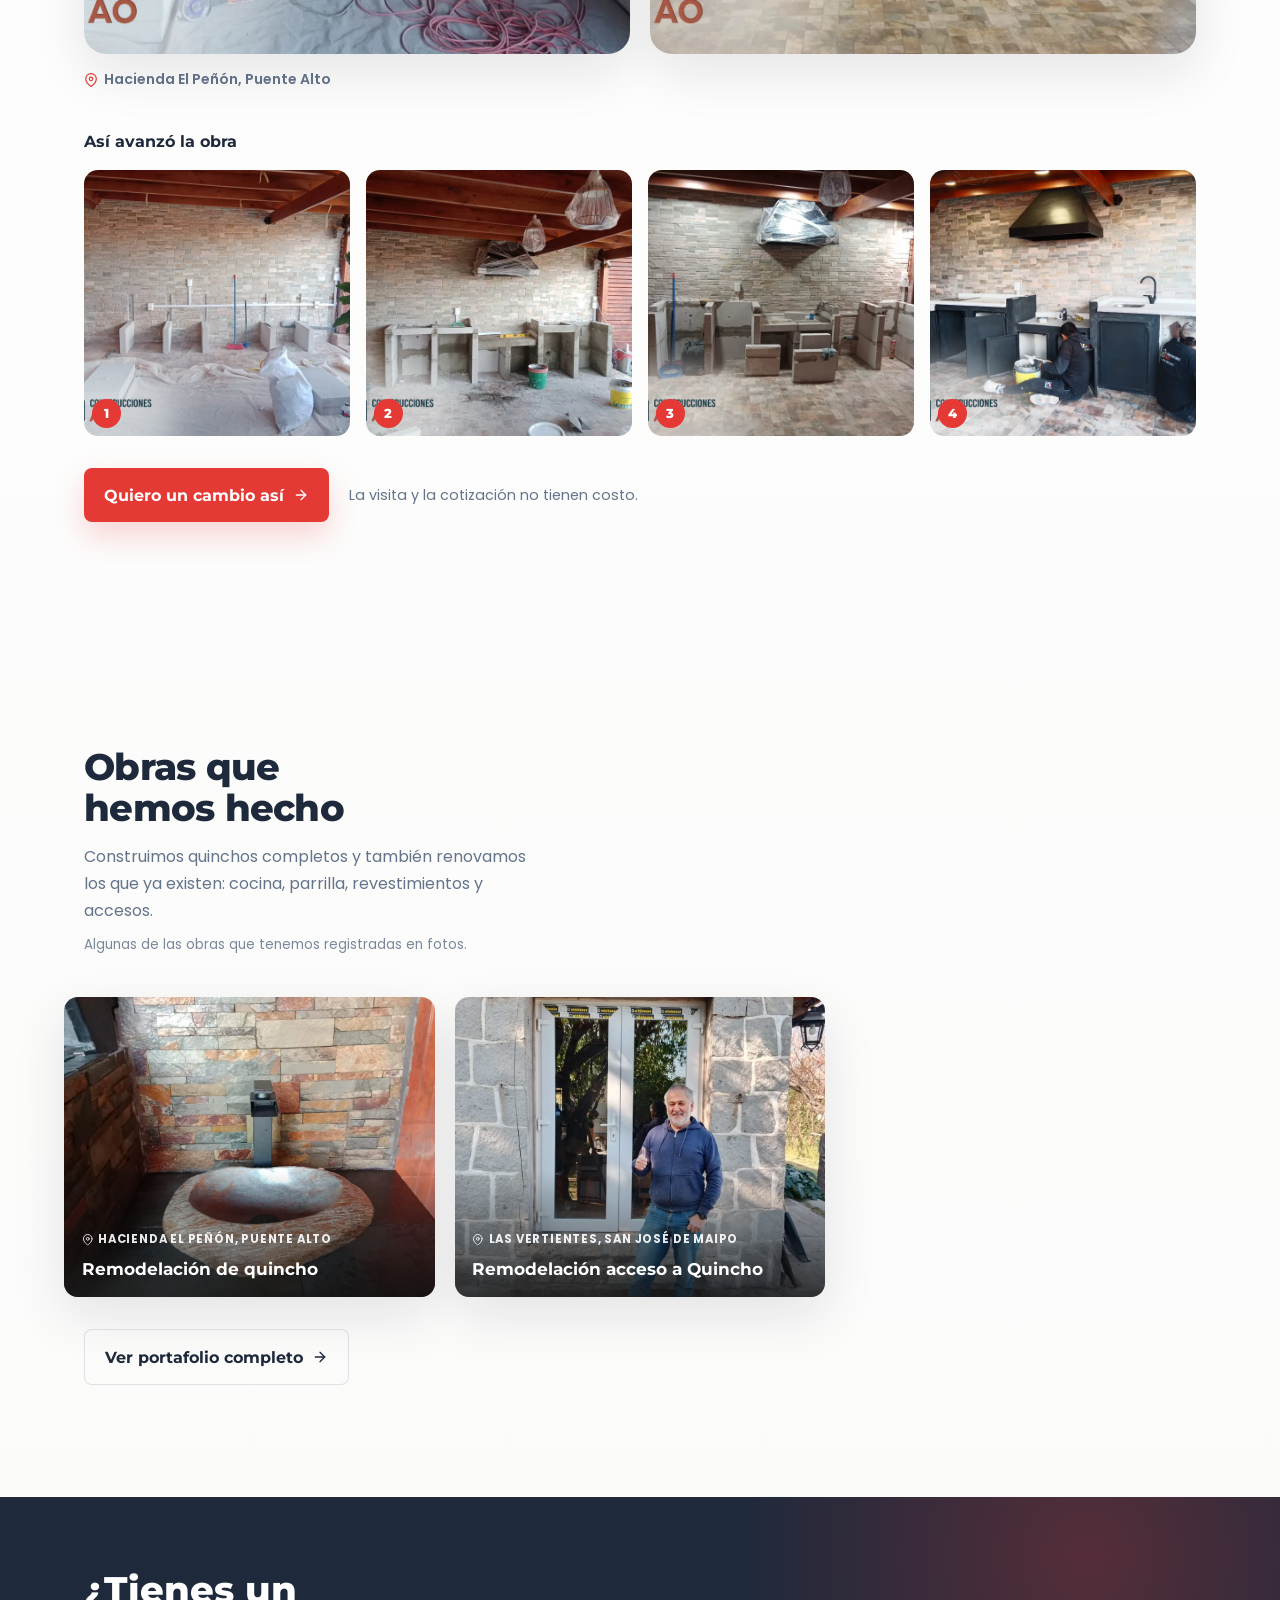
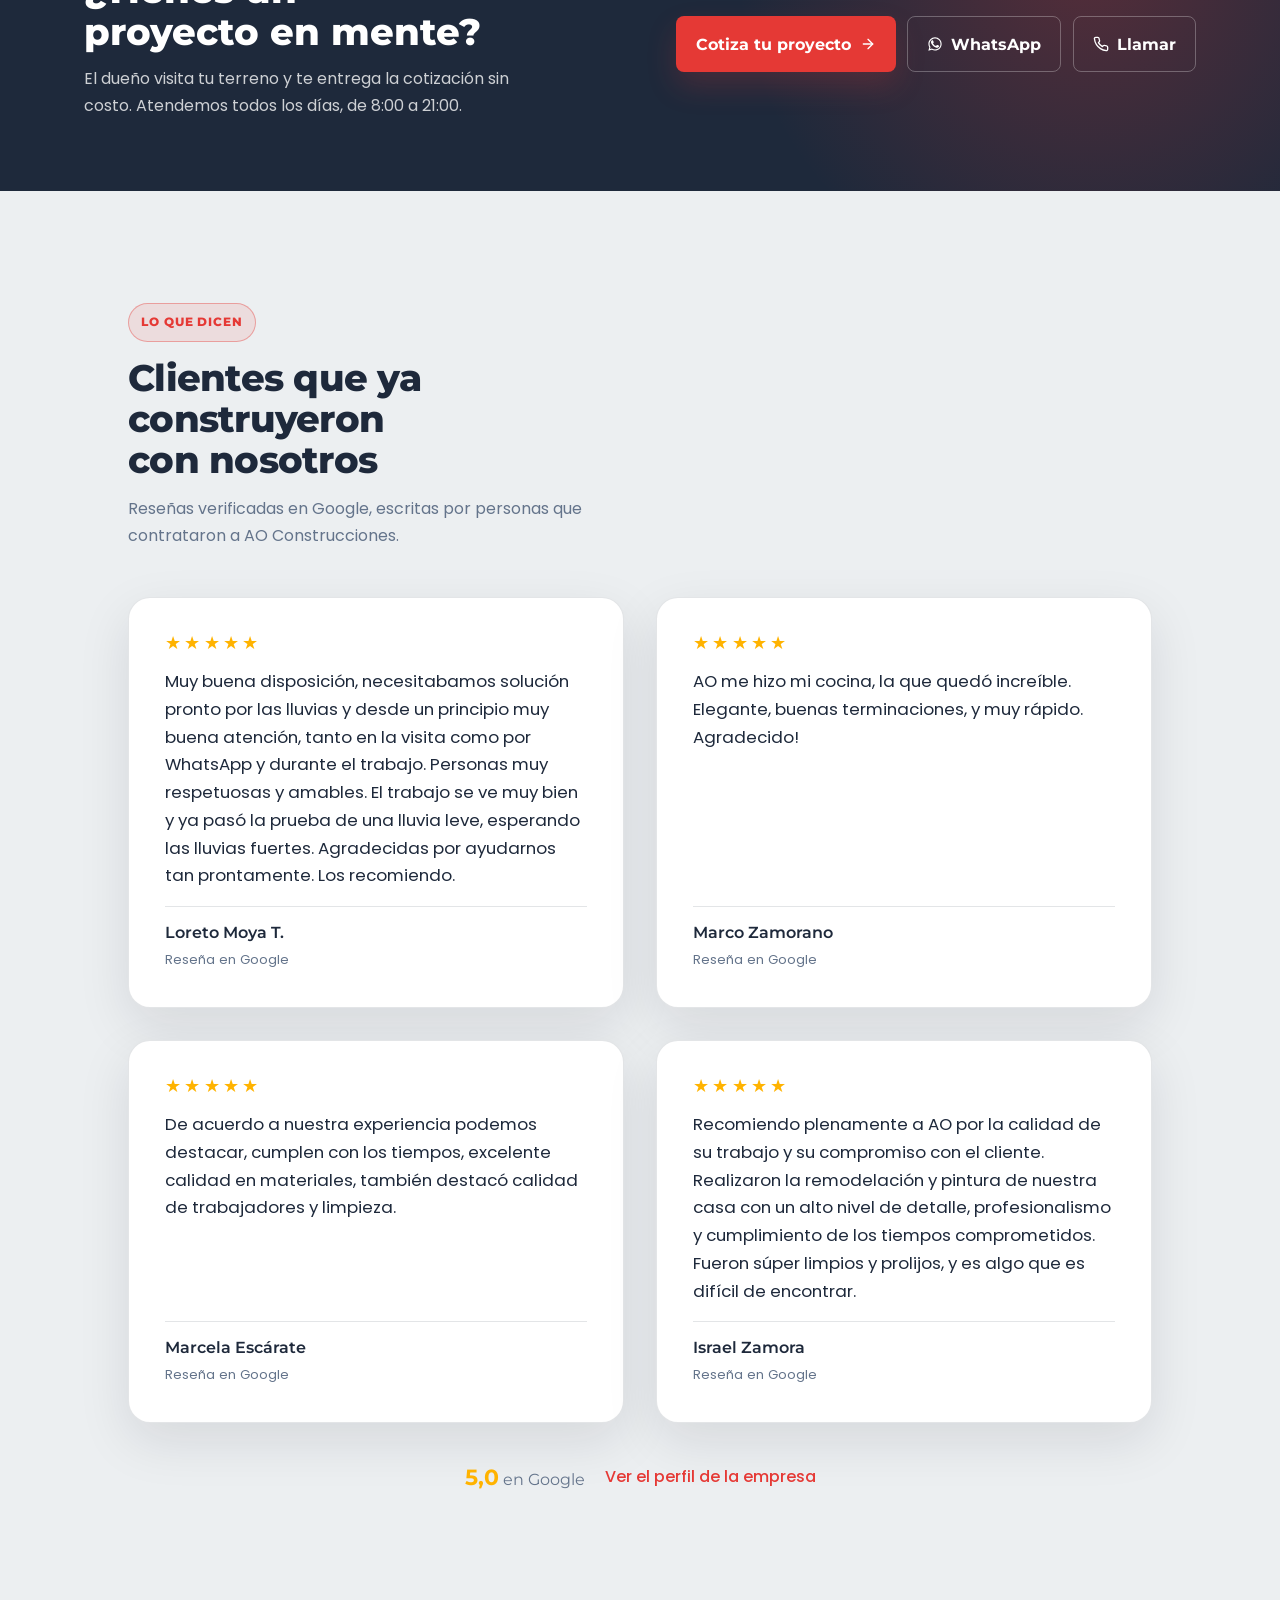
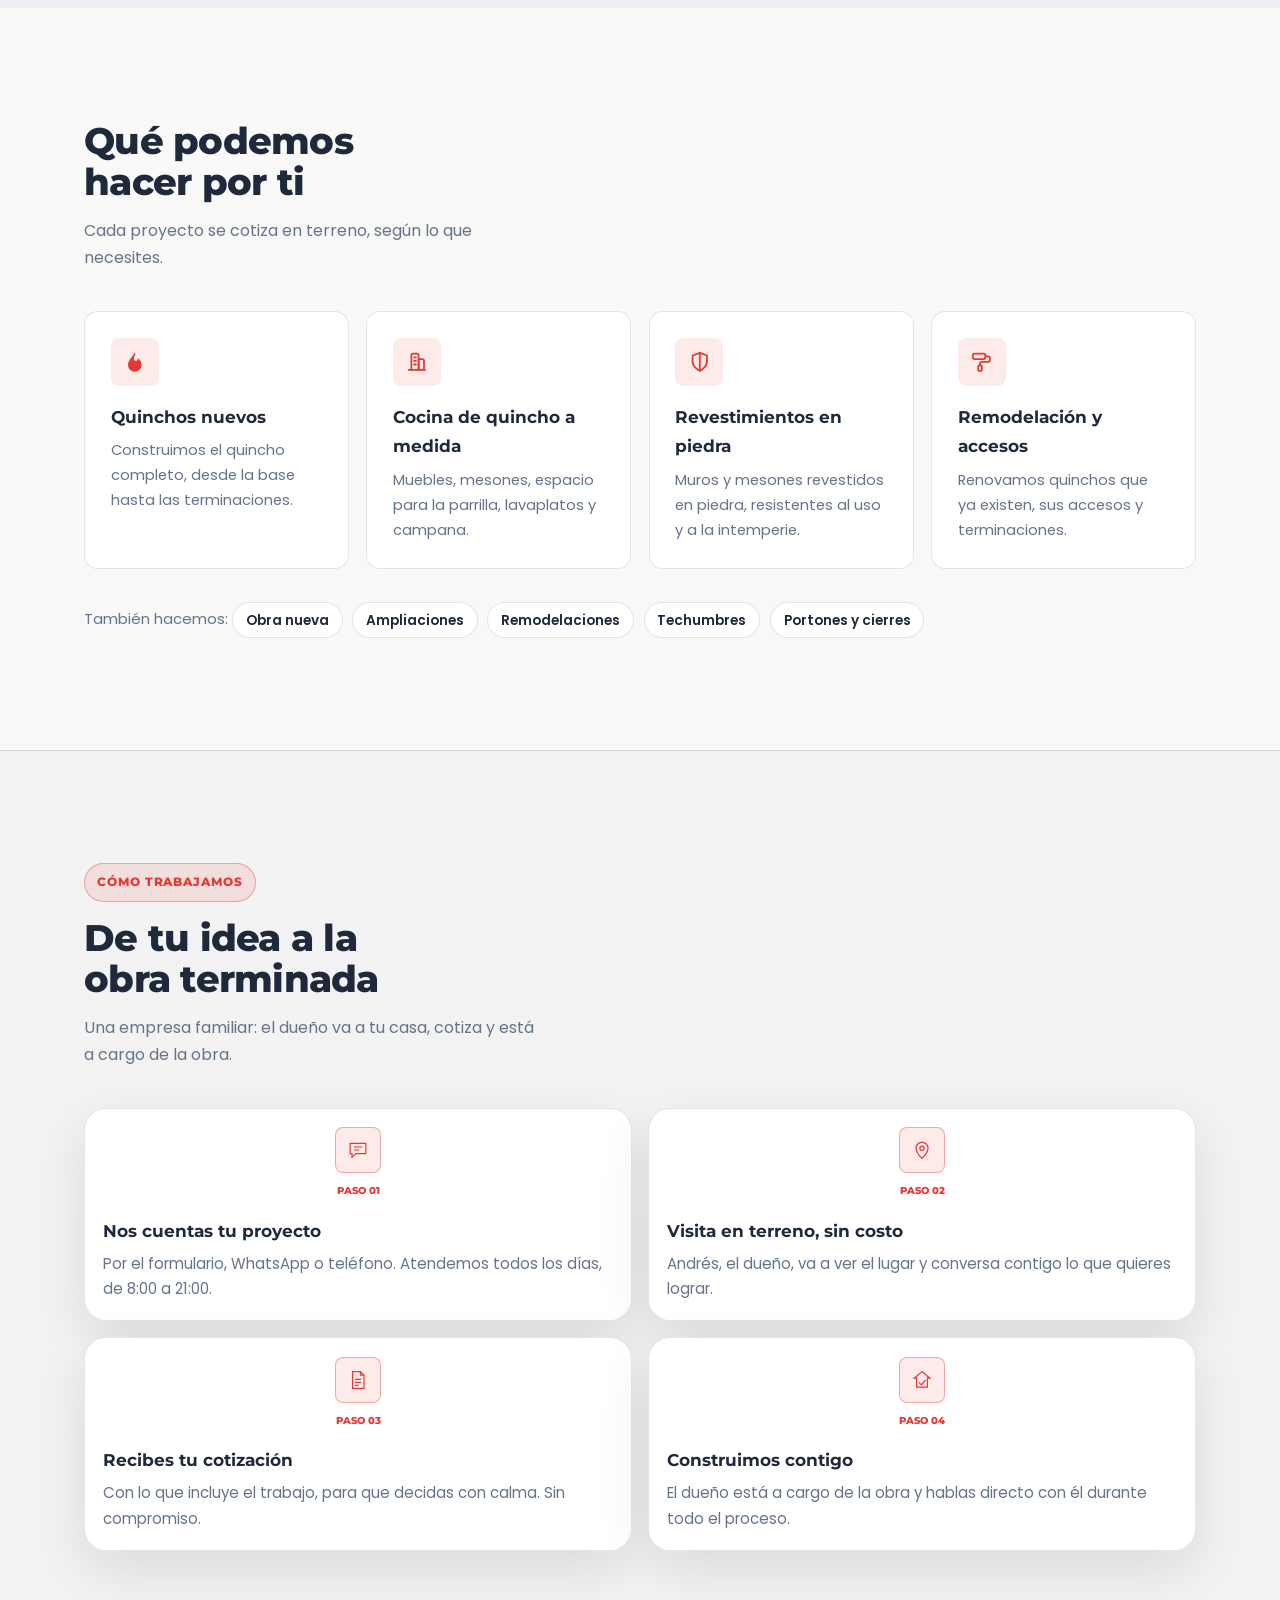
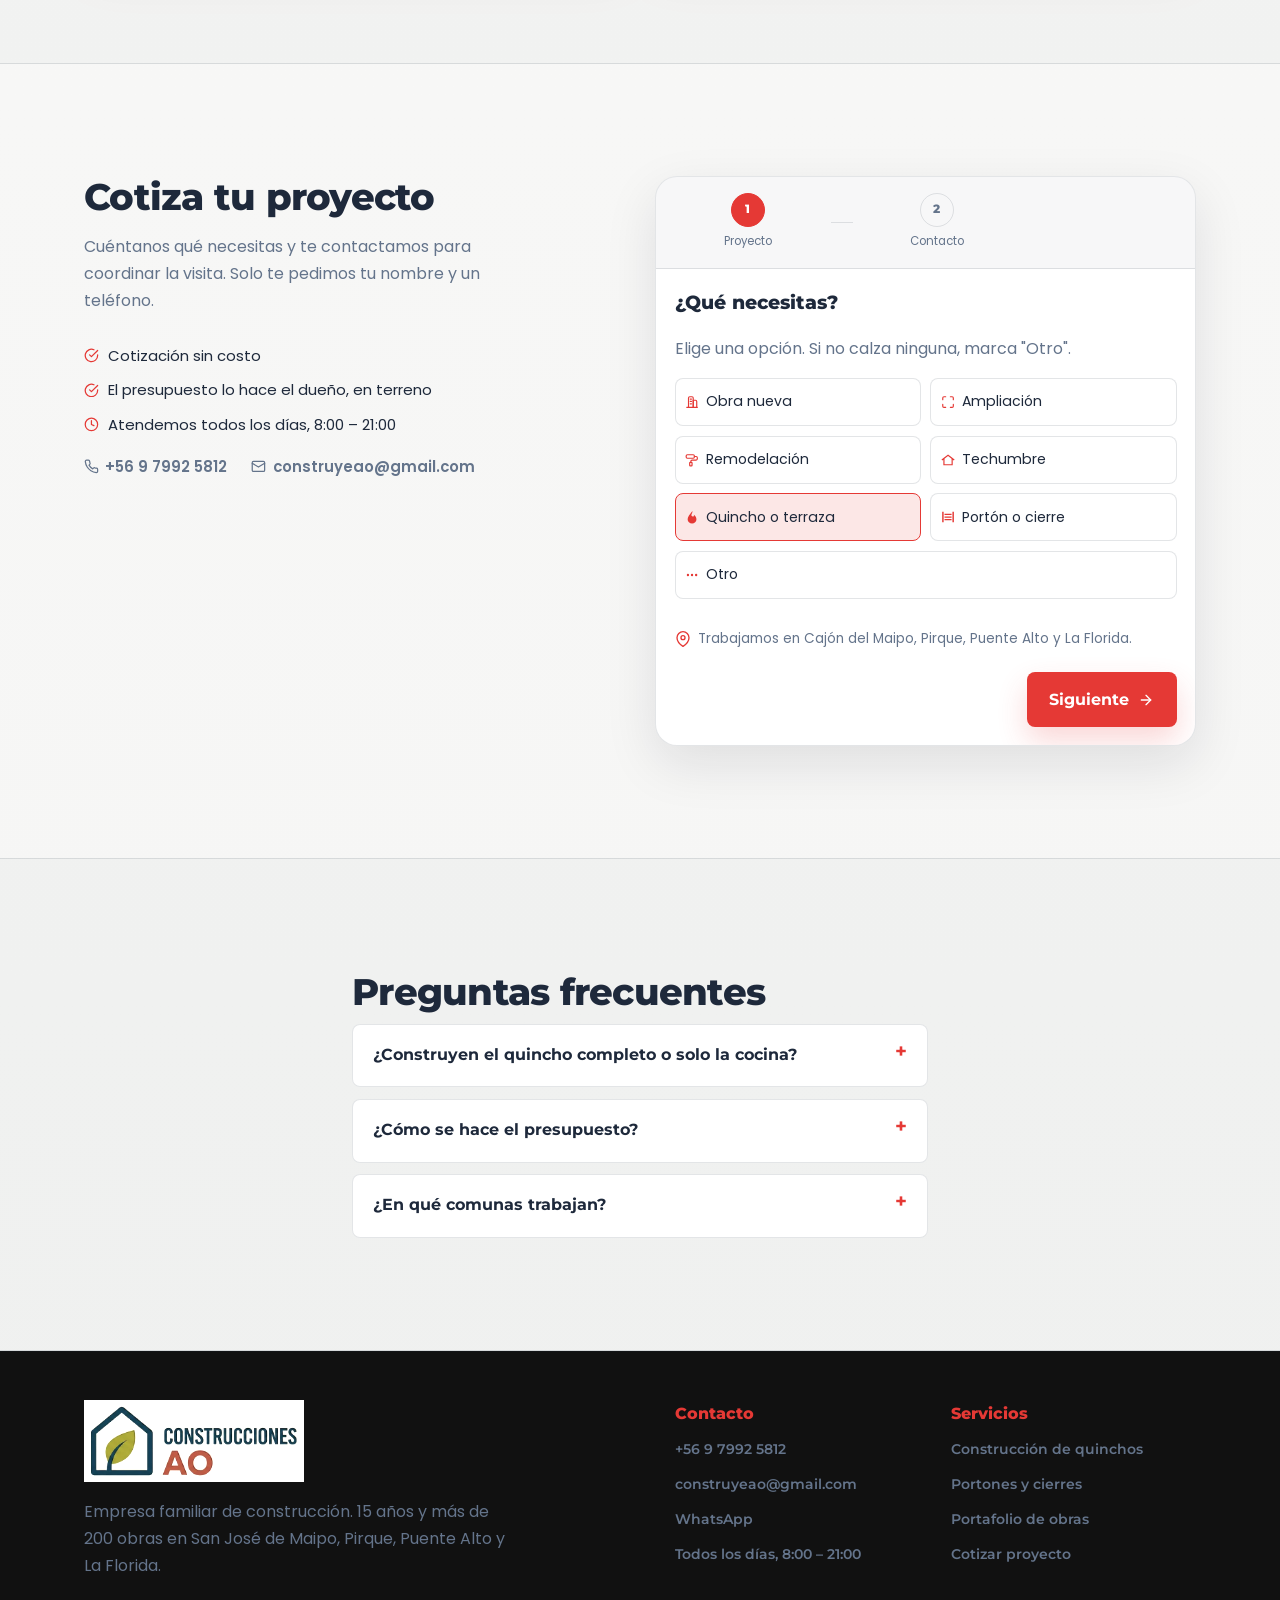
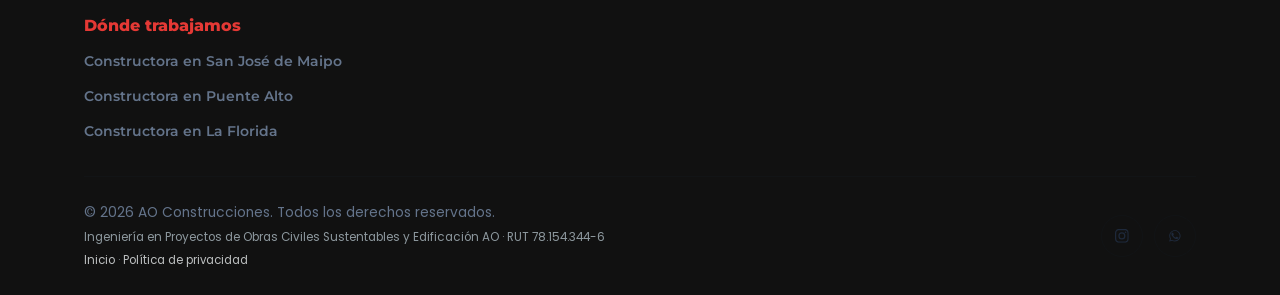
==== commit 7a4887ac: "Add Loreto Moya's Google review and lay the four reviews out two by two Co-Authored-By: Claude Opus " ====
--- a/construccion-de-quinchos.html
+++ b/construccion-de-quinchos.html
@@ -23,7 +23,7 @@
   <link rel="preconnect" href="https://fonts.googleapis.com">
   <link rel="preconnect" href="https://fonts.gstatic.com" crossorigin>
   <link href="https://fonts.googleapis.com/css2?family=Montserrat:wght@400;500;600;700&family=Poppins:wght@300;400;500;600&display=swap" rel="stylesheet">
-  <link rel="stylesheet" href="css/styles.css?v=3df37b51d6">
+  <link rel="stylesheet" href="css/styles.css?v=92817e322e">
 
   <script src="js/tracking.js?v=31e23a3bcc"></script>
 
@@ -72,7 +72,7 @@
     }
   ],
   "sameAs": [
-    "https://www.instagram.com/aoconstrucciones2026/"
+    "https://www.instagram.com/aoconstrucciones.cl/"
   ],
   "openingHoursSpecification": [
     {
@@ -287,6 +287,14 @@
         <div class="reviews__grid">
         <article class="review-card">
           <div class="review-card__stars" role="img" aria-label="5 de 5 estrellas">&#9733;&#9733;&#9733;&#9733;&#9733;</div>
+          <blockquote class="review-card__text">Muy buena disposición, necesitabamos solución pronto por las lluvias y desde un principio muy buena atención, tanto en la visita como por WhatsApp y durante el trabajo. Personas muy respetuosas y amables. El trabajo se ve muy bien y ya pasó la prueba de una lluvia leve, esperando las lluvias fuertes. Agradecidas por ayudarnos tan prontamente. Los recomiendo.</blockquote>
+          <div class="review-card__author">
+            <span class="review-card__name">Loreto Moya T.</span>
+            <span class="review-card__source">Reseña en Google</span>
+          </div>
+        </article>
+        <article class="review-card">
+          <div class="review-card__stars" role="img" aria-label="5 de 5 estrellas">&#9733;&#9733;&#9733;&#9733;&#9733;</div>
           <blockquote class="review-card__text">AO me hizo mi cocina, la que quedó increíble. Elegante, buenas terminaciones, y muy rápido. Agradecido!</blockquote>
           <div class="review-card__author">
             <span class="review-card__name">Marco Zamorano</span>
@@ -616,7 +624,7 @@
           <p class="footer__credit"><a href="index.html">Inicio</a> · <a href="privacidad.html">Política de privacidad</a></p>
         </div>
         <div class="footer__social">
-          <a href="https://www.instagram.com/aoconstrucciones2026/" target="_blank" rel="noopener noreferrer" aria-label="Instagram de AO Construcciones"><svg class="icon" aria-hidden="true" focusable="false"><use href="#i-instagram"></use></svg></a>
+          <a href="https://www.instagram.com/aoconstrucciones.cl/" target="_blank" rel="noopener noreferrer" aria-label="Instagram de AO Construcciones"><svg class="icon" aria-hidden="true" focusable="false"><use href="#i-instagram"></use></svg></a>
           <a href="https://wa.me/56979925812?text=Hola%2C%20vi%20su%20sitio%20web%20y%20quiero%20cotizar%20un%20proyecto" target="_blank" rel="noopener noreferrer" aria-label="WhatsApp"><svg class="icon" aria-hidden="true" focusable="false"><use href="#i-whatsapp"></use></svg></a>
         </div>
       </div>
--- a/css/styles.css
+++ b/css/styles.css
@@ -1998,6 +1998,13 @@
   margin-top: clamp(2rem, 5vw, 3rem);
 }
 
+/* Con 4 reseñas, 2 por fila: así no queda una sola abajo. */
+@media (min-width: 768px) {
+  .reviews__grid {
+    grid-template-columns: repeat(2, 1fr);
+  }
+}
+
 .review-card {
   background: var(--bg-surface);
   border: 1px solid var(--border-subtle);
